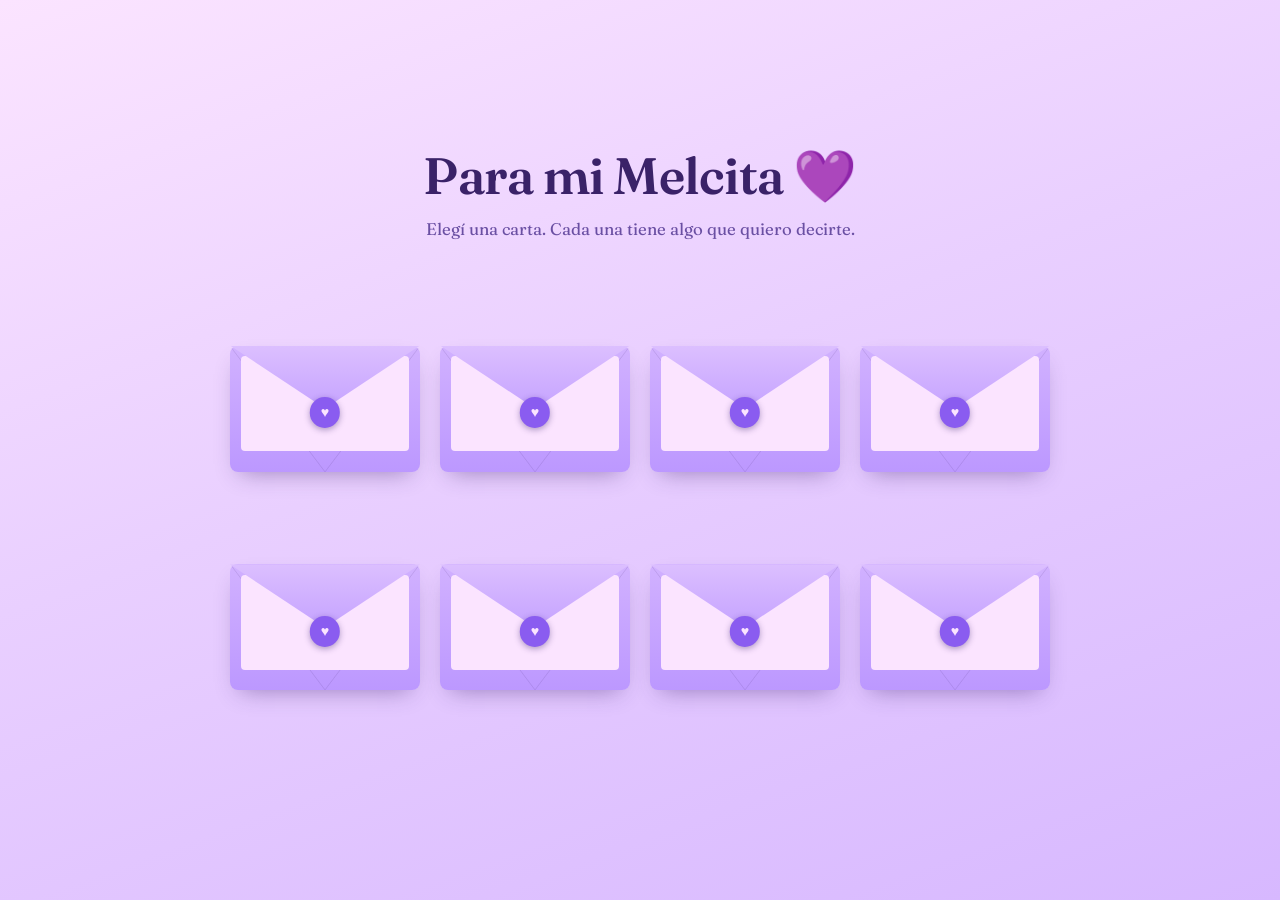
==== index.html @ de8b79e0 "Rename melcita.html to index.html" ====
<!DOCTYPE html>
<html lang="es">
<head>
<meta charset="UTF-8">
<meta name="viewport" content="width=device-width, initial-scale=1">
<title>Para mi Melcita</title>
<link rel="preconnect" href="https://fonts.googleapis.com">
<link rel="preconnect" href="https://fonts.gstatic.com" crossorigin>
<link href="https://fonts.googleapis.com/css2?family=Fraunces:opsz,wght@9..144,500;9..144,600&family=Caveat:wght@500;600&display=swap" rel="stylesheet">

<style>
/* =========================================================
   1. VARIABLES DE DISEÑO
   Paleta: https://coolors.co/palette/b28dff-bc98ff-c5a3ff-d1b1ff-d7b8ff-dcbfff-e3c7ff-e9cfff-f2daff-fbe4ff
   Para cambiar colores, editá solo este bloque.
   ========================================================= */
:root {
  --p1: #b28dff;  --p2: #bc98ff;  --p3: #c5a3ff;  --p4: #d1b1ff;  --p5: #d7b8ff;
  --p6: #dcbfff;  --p7: #e3c7ff;  --p8: #e9cfff;  --p9: #f2daff;  --p10: #fbe4ff;

  --ink: #3a2268;        /* Texto principal (violeta muy oscuro, buen contraste) */
  --ink-soft: #6a4fa3;   /* Texto secundario */
  --seal: #8a5cf0;       /* Sello de lacre */

  --font-title: "Fraunces", Georgia, serif;
  --font-hand: "Caveat", "Segoe Print", cursive;

  /* Tamaño del sobre: todo lo demás se calcula a partir del ancho */
  --w: 190px;
  --h: calc(var(--w) * 0.663);
  --gap: 20px;
}

/* Pantallas medianas: 4 columnas que se achican según el ancho disponible */
@media (max-width: 899px) {
  :root { --w: min(190px, calc((100vw - 40px - 3 * var(--gap)) / 4)); }
}

/* Celular: 2 columnas */
@media (max-width: 699px) {
  :root {
    --gap: 28px;  /* Separación horizontal entre sobres */
    /* Ancho = (pantalla - márgenes laterales de 14px a cada lado - separación) / 2 */
    --w: min(220px, calc((100vw - 28px - var(--gap)) / 2));
  }
}

/* =========================================================
   2. BASE
   ========================================================= */
* { box-sizing: border-box; margin: 0; }

body {
  min-height: 100vh;
  display: grid;
  place-items: center;
  padding: 48px 20px;
  color: var(--ink);
  font-family: var(--font-title);
  background: linear-gradient(160deg, var(--p10) 0%, var(--p8) 45%, var(--p5) 100%);
  background-attachment: fixed;
}

main { width: min(960px, 100%); text-align: center; }

h1 {
  font-size: clamp(1.9rem, 6vw, 3.2rem);
  font-weight: 600;
  letter-spacing: -0.01em;
}

.subtitle {
  margin: 10px auto 0;
  max-width: 44ch;
  color: var(--ink-soft);
  font-size: clamp(.95rem, 2.6vw, 1.05rem);
  line-height: 1.5;
}

/* =========================================================
   3. CARTAS (SOBRES)
   ========================================================= */
.grid {
  display: grid;
  grid-template-columns: repeat(4, var(--w));
  justify-content: center;
  column-gap: var(--gap);
  /* Espacio reservado para la solapa abierta (sobresale la mitad del alto del sobre) */
  row-gap: calc(var(--h) * 0.5 + 30px);
  padding-top: calc(var(--h) * 0.5 + 40px);
}

@media (max-width: 699px) {
  body { padding: 40px 14px; }  /* Menos margen lateral para que los sobres ocupen más ancho */
  .grid {
    grid-template-columns: repeat(2, var(--w));
    row-gap: calc(var(--h) * 0.5 + 40px);  /* Más aire entre filas */
  }
}

.envelope {
  position: relative;
  width: var(--w);
  height: var(--h);
  padding: 0;
  border: 0;
  cursor: pointer;
  background: none;
  perspective: 600px;
  transition: transform .25s ease, opacity .3s ease;
}
.envelope:hover { transform: translateY(-6px) rotate(-1.5deg); }
.envelope:nth-child(even):hover { transform: translateY(-6px) rotate(1.5deg); }
.envelope:focus-visible { outline: 3px solid var(--ink); outline-offset: 6px; border-radius: 8px; }

/* Cuerpo del sobre */
.envelope .body {
  position: absolute; inset: 0;
  border-radius: 8px;
  background:
    linear-gradient(to top right, transparent 49.5%, rgba(58,34,104,.12) 50%, transparent 50.6%) left / 50% 100% no-repeat,
    linear-gradient(to top left,  transparent 49.5%, rgba(58,34,104,.12) 50%, transparent 50.6%) right / 50% 100% no-repeat,
    linear-gradient(180deg, var(--p4), var(--p2));
  box-shadow: 0 10px 22px -10px rgba(58,34,104,.45);
}

/* Papel que asoma al abrir */
.envelope .paper {
  position: absolute; left: 6%; right: 6%; top: 8%; height: 76%;
  background: var(--p10);
  border-radius: 4px;
  transition: transform .5s ease;
  z-index: 1;
}

/* Solapa */
.envelope .flap {
  position: absolute; left: 0; right: 0; top: 0; height: 50%;
  background: linear-gradient(180deg, var(--p6), var(--p3));
  clip-path: polygon(0 0, 100% 0, 50% 100%);
  transform-origin: top;
  transition: transform .5s ease;
  z-index: 3;
}

/* Sello */
.envelope .seal {
  position: absolute; left: 50%; top: 41%;
  width: 16%; aspect-ratio: 1; transform: translateX(-50%);
  display: grid; place-items: center;
  border-radius: 50%;
  background: var(--seal);
  color: var(--p10);
  font-size: calc(var(--w) * 0.075);
  box-shadow: 0 2px 6px rgba(58,34,104,.4);
  transition: opacity .2s ease;
  z-index: 4;
}

/* Estado: carta abierta (la solapa queda detrás del papel) */
.envelope.is-open .flap { transform: rotateX(180deg); z-index: 0; }
.envelope.is-open .seal { opacity: 0; }
.envelope.is-open .paper { transform: translateY(-30%); }
.envelope.is-read { opacity: .72; }

/* =========================================================
   4. VENTANA DE LA CARTA
   ========================================================= */
.overlay {
  position: fixed; inset: 0;
  display: grid; place-items: center;
  padding: 16px;
  background: rgba(58,34,104,.45);
  backdrop-filter: blur(4px);
  opacity: 0; pointer-events: none;
  transition: opacity .3s ease;
  z-index: 10;
}
.overlay.is-visible { opacity: 1; pointer-events: auto; }

.letter {
  width: min(520px, 100%);
  max-height: 86vh;
  overflow-y: auto;
  padding: 40px 32px 28px;
  background: var(--p10);
  border-radius: 6px;
  box-shadow: 0 30px 60px -20px rgba(0,0,0,.45);
  text-align: left;
  transform: translateY(40px) rotate(-1deg);
  transition: transform .45s cubic-bezier(.2,.8,.2,1);
  /* Renglones sutiles de hoja de carta */
  background-image: repeating-linear-gradient(transparent 0 35px, rgba(178,141,255,.28) 35px 36px);
  background-position: 0 40px;
}
.overlay.is-visible .letter { transform: none; }

.letter h2 { font-size: 1.4rem; margin-bottom: 18px; }
.letter p {
  font-family: var(--font-hand);
  font-size: 1.6rem;
  line-height: 36px;           /* Debe coincidir con los renglones del fondo */
  white-space: pre-line;       /* Respeta los saltos de línea (\n) del texto */
}
.letter .signature {
  margin-top: 18px;
  text-align: right;
  color: var(--ink-soft);
}

@media (max-width: 480px) {
  .letter { padding: 32px 22px 22px; }
  .letter p { font-size: 1.45rem; }
}

.actions { display: flex; gap: 12px; justify-content: flex-end; margin-top: 28px; }
.btn {
  padding: 10px 22px;
  border: 0; border-radius: 999px;
  background: var(--seal); color: #fff;
  font: 600 1rem var(--font-title);
  cursor: pointer;
  transition: filter .2s ease;
}
.btn:hover { filter: brightness(1.1); }
.btn:focus-visible { outline: 3px solid var(--ink); outline-offset: 3px; }

/* Mensaje cuando ya se leyeron todas */
.done { margin-top: 40px; min-height: 1.5em; color: var(--ink-soft); font-size: 1.05rem; }

@media (prefers-reduced-motion: reduce) {
  * { transition-duration: .01ms !important; }
}
</style>
</head>

<body>
<main>
  <h1 id="title"></h1>
  <p class="subtitle" id="subtitle"></p>
  <div class="grid" id="grid"></div>
  <p class="done" id="done" aria-live="polite"></p>
</main>

<!-- Ventana emergente con el mensaje -->
<div class="overlay" id="overlay" role="dialog" aria-modal="true" aria-labelledby="letter-title">
  <article class="letter">
    <h2 id="letter-title"></h2>
    <p id="letter-text"></p>
    <p class="signature" id="letter-signature"></p>
    <div class="actions"><button class="btn" id="close-btn"></button></div>
  </article>
</div>

<script>
/* =========================================================
   ★ CONFIGURACIÓN — ACÁ CAMBIÁS TODO ★
   Todo lo que aparece en el sitio sale de este bloque.
   No hace falta tocar nada más abajo.
   ========================================================= */
const CONFIG = {

  /* ---------- Textos generales de la página ---------- */
  texts: {
    pageTitle:  "Para mi Melcita 💜",
    subtitle:   "Elegí una carta. Cada una tiene algo que quiero decirte.",
    closeButton: "Cerrar",
    allRead:    "Ya leíste todo… pero siempre va haber algo más que te quiera decir, no me van alcanzar las palabras para decirte cuánto te amo y todo lo que te quiero dar 💜",
    signature:  "— Tu Benjamino",   // Firma al final de cada carta ("" para ocultarla)
    sealSymbol: "♥",                       // Símbolo del sello del sobre
    envelopeLabel: "Abrir carta"           // Texto para lectores de pantalla
  },

  /* ---------- Opciones de comportamiento ---------- */
  options: {
    // Cantidad de sobres que se muestran. Si es mayor que la cantidad de
    // mensajes, se usa la cantidad de mensajes (no hay sobres vacíos).
    envelopeCount: 8,

    // true  = no se repite un mensaje hasta haber mostrado todos.
    // false = cada carta elige un mensaje al azar, pudiendo repetirse.
    avoidRepeats: true
  },

  /* ---------- Mensajes ----------
     Agregá, borrá o editá libremente. Cada mensaje tiene:
       title: título de la carta (opcional, podés dejarlo en "")
       text:  el mensaje. Usá \n para saltos de línea.
     El orden acá no importa: se elige uno al azar al abrir cada carta. */
  messages: [
    { title: "Tulipán",
      text:  "Quiero que sepas que mi cariño nunca se marchitará.\nPor eso elegí este tulipán de tu color favorito: para que cada vez que lo mires, recuerdes el amor que siento por vos." },

    { title: "Broche",
      text:  "El broche sostiene tu precioso pelo, pero vos sostenés mi mundo, no lo olvides Melcita.\nMe cautiva el brillo y el encanto de tu pelo, es tan hermoso, me pierdo en tanta belleza..." },

    { title: "Espejo",
      text:  "Lo elegí en violeta, sí, porque te gusta y tiene una forma de espejo, pero en realidad es un pretexto para decirte cuánto te amo y lo hermosa que sos <3." },

    { title: "Lapiceras",
      text:  "Acordate de que acá tenés a alguien que cree en vos y te admira con todo lo que te esforzas, me encantaría que las utilices, te adoro." },

    { title: "Marcapáginas",
      text:  "Espero que te guste, a mí me pareció muy bonito y tenía que regalartelo. En algún momento te va a servir, así no te perdés en todos los libros que vas a leer, la mayoría manhwas seguro, mi linda fujoshi." },

    { title: "Naruto",
      text:  "Sabía que querías un peluche y quería regalarte este, quiero que sepas que te amo, y mucho! me daría algo de vergüenza decirte todo esto con mi voz, decidí escribirtelo todo acá para que lo leas, mi Melcita." },

    { title: "Monedero",
      text:  "Es adorable como vos; pero todavía no lo abras. Guardé dos regalos más dentro, pero no sé si te van a agradar, mi Melcita. Si te agradan, yo sería el más feliz del mundo." },

    { title: "Mi melcita",
      text:  "Espero que te esté gustando <3. Quise hacer algo lindo con mucho amor y quiero que recuerdes que sos muy especial para mí. Otra cosa, si notaste que los listones de la bolsita están medio chuecos o no quedaron perfectos, es porque los hice yo con todo mi amor y nunca había hecho algo así xd." }
  ]
};

/* =========================================================
   LÓGICA — no hace falta editar de acá para abajo
   ========================================================= */

const $ = (id) => document.getElementById(id);
const { texts, options, messages } = CONFIG;

/** Mezcla un array con Fisher-Yates y devuelve una copia nueva. */
function shuffle(list) {
  const arr = [...list];
  for (let i = arr.length - 1; i > 0; i--) {
    const j = Math.floor(Math.random() * (i + 1));
    [arr[i], arr[j]] = [arr[j], arr[i]];
  }
  return arr;
}

/* Mazo de mensajes: se baraja una vez y se reparte uno por carta.
   Con avoidRepeats activado, ningún mensaje se repite hasta agotar el mazo. */
let deck = shuffle(messages);

/** Devuelve un mensaje al azar según la opción avoidRepeats. */
function drawMessage() {
  if (!options.avoidRepeats) {
    return messages[Math.floor(Math.random() * messages.length)];
  }
  if (deck.length === 0) deck = shuffle(messages); // Mazo agotado: se rebaraja
  return deck.pop();
}

/* ---------- Textos fijos ---------- */
$("title").textContent = texts.pageTitle;
$("subtitle").textContent = texts.subtitle;
$("close-btn").textContent = texts.closeButton;
document.title = texts.pageTitle.replace(/[^\p{L}\p{N}\s]/gu, "").trim();

/* ---------- Construcción de los sobres ---------- */
const total = Math.min(options.envelopeCount, messages.length);
let openedCount = 0;
let lastFocused = null;

for (let i = 0; i < total; i++) {
  const btn = document.createElement("button");
  btn.className = "envelope";
  btn.setAttribute("aria-label", texts.envelopeLabel);
  btn.innerHTML = `
    <span class="body"></span>
    <span class="paper"></span>
    <span class="flap"></span>
    <span class="seal">${texts.sealSymbol}</span>`;
  btn.addEventListener("click", () => openEnvelope(btn));
  $("grid").appendChild(btn);
}

/* ---------- Abrir una carta ---------- */
function openEnvelope(btn) {
  lastFocused = btn;

  // Si ya fue abierta, se vuelve a mostrar su mismo mensaje
  if (!btn._message) {
    btn._message = drawMessage();
    btn.classList.add("is-open");
    openedCount++;
  }

  // Pequeña pausa para que se vea la animación de la solapa
  setTimeout(() => showLetter(btn._message), 450);
}

/** Muestra el mensaje en la ventana emergente. */
function showLetter(msg) {
  $("letter-title").textContent = msg.title || "";
  $("letter-title").hidden = !msg.title;
  $("letter-text").textContent = msg.text;
  $("letter-signature").textContent = texts.signature;
  $("overlay").classList.add("is-visible");
  $("close-btn").focus();
}

/** Cierra la ventana y marca la carta como leída. */
function closeLetter() {
  $("overlay").classList.remove("is-visible");
  if (lastFocused) {
    lastFocused.classList.add("is-read");
    lastFocused.focus();
  }
  // Aviso final cuando se abrieron todas las cartas
  if (openedCount === total) $("done").textContent = texts.allRead;
}

/* ---------- Eventos de cierre ---------- */
$("close-btn").addEventListener("click", closeLetter);
$("overlay").addEventListener("click", (e) => { if (e.target === $("overlay")) closeLetter(); });
document.addEventListener("keydown", (e) => {
  if (e.key === "Escape" && $("overlay").classList.contains("is-visible")) closeLetter();
});
</script>
</body>
</html>
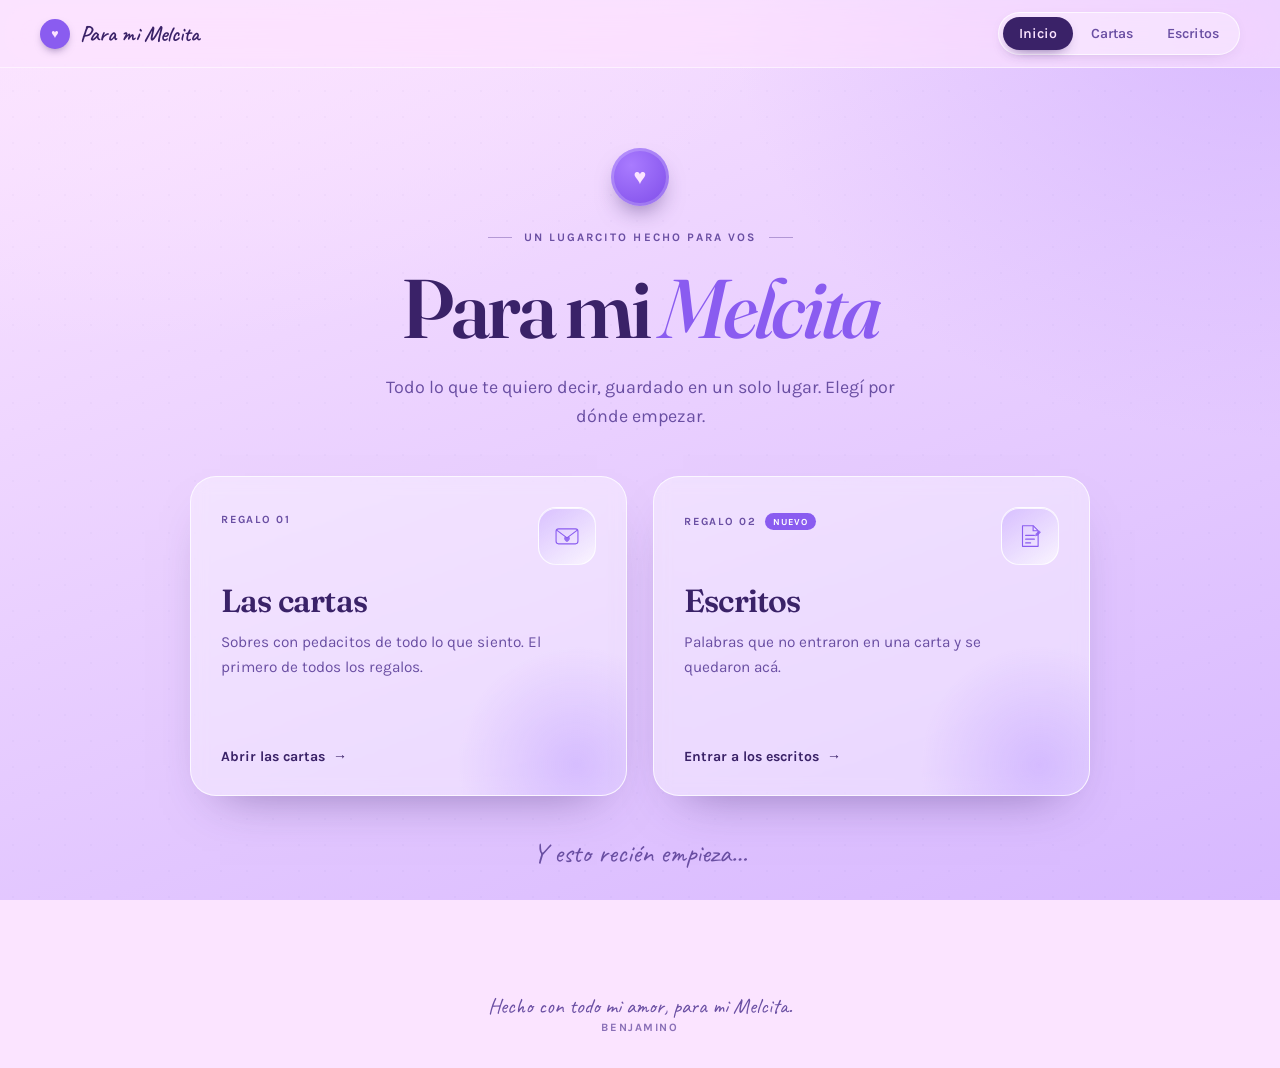
==== commit df5ba45b: "Rename melcita.html to index.html" ====
--- a/index.html
+++ b/index.html
@@ -3,99 +3,417 @@
 <head>
 <meta charset="UTF-8">
 <meta name="viewport" content="width=device-width, initial-scale=1">
+<meta name="theme-color" content="#c5a3ff">
+<meta name="description" content="Cartas y escritos para mi Melcita.">
 <title>Para mi Melcita</title>
+<link rel="icon" href="data:image/svg+xml,%3Csvg xmlns='http://www.w3.org/2000/svg' viewBox='0 0 100 100'%3E%3Ctext y='.9em' font-size='90'%3E%F0%9F%92%9C%3C/text%3E%3C/svg%3E">
 <link rel="preconnect" href="https://fonts.googleapis.com">
 <link rel="preconnect" href="https://fonts.gstatic.com" crossorigin>
-<link href="https://fonts.googleapis.com/css2?family=Fraunces:opsz,wght@9..144,500;9..144,600&family=Caveat:wght@500;600&display=swap" rel="stylesheet">
+<link href="https://fonts.googleapis.com/css2?family=Caveat:wght@500;600&family=Fraunces:ital,opsz,wght@0,9..144,500;0,9..144,600;1,9..144,500&family=Karla:wght@400;500;600;700&display=swap" rel="stylesheet">
 
 <style>
 /* =========================================================
    1. VARIABLES DE DISEÑO
-   Paleta: https://coolors.co/palette/b28dff-bc98ff-c5a3ff-d1b1ff-d7b8ff-dcbfff-e3c7ff-e9cfff-f2daff-fbe4ff
-   Para cambiar colores, editá solo este bloque.
+   Paleta: violetas. Para cambiar colores, editá solo este bloque.
    ========================================================= */
 :root {
   --p1: #b28dff;  --p2: #bc98ff;  --p3: #c5a3ff;  --p4: #d1b1ff;  --p5: #d7b8ff;
   --p6: #dcbfff;  --p7: #e3c7ff;  --p8: #e9cfff;  --p9: #f2daff;  --p10: #fbe4ff;
 
-  --ink: #3a2268;        /* Texto principal (violeta muy oscuro, buen contraste) */
-  --ink-soft: #6a4fa3;   /* Texto secundario */
-  --seal: #8a5cf0;       /* Sello de lacre */
+  --ink: #3a2268;
+  --ink-soft: #6a4fa3;
+  --seal: #8a5cf0;
+  --paper: #fffaff;
+  --line: rgba(58, 34, 104, .13);
+  --glass: rgba(255, 255, 255, .38);
 
   --font-title: "Fraunces", Georgia, serif;
   --font-hand: "Caveat", "Segoe Print", cursive;
+  --font-body: "Karla", "Segoe UI", sans-serif;
 
   /* Tamaño del sobre: todo lo demás se calcula a partir del ancho */
   --w: 190px;
   --h: calc(var(--w) * 0.663);
   --gap: 20px;
-}
-
-/* Pantallas medianas: 4 columnas que se achican según el ancho disponible */
-@media (max-width: 899px) {
-  :root { --w: min(190px, calc((100vw - 40px - 3 * var(--gap)) / 4)); }
-}
-
-/* Celular: 2 columnas */
-@media (max-width: 699px) {
-  :root {
-    --gap: 28px;  /* Separación horizontal entre sobres */
-    /* Ancho = (pantalla - márgenes laterales de 14px a cada lado - separación) / 2 */
-    --w: min(220px, calc((100vw - 28px - var(--gap)) / 2));
-  }
+  --line-h: 36px;
 }
 
 /* =========================================================
    2. BASE
    ========================================================= */
-* { box-sizing: border-box; margin: 0; }
+* { box-sizing: border-box; }
+* { margin: 0; }
+[hidden] { display: none !important; }
+
+html { background: var(--p10); }
 
 body {
   min-height: 100vh;
+  display: flex;
+  flex-direction: column;
+  color: var(--ink);
+  font-family: var(--font-body);
+  background:
+    radial-gradient(1200px 700px at 8% -8%, var(--p10) 0%, rgba(251, 228, 255, 0) 60%),
+    radial-gradient(1000px 800px at 100% 0%, rgba(197, 163, 255, .55) 0%, rgba(197, 163, 255, 0) 55%),
+    linear-gradient(160deg, var(--p10) 0%, var(--p8) 48%, var(--p5) 100%);
+  background-attachment: fixed;
+  -webkit-font-smoothing: antialiased;
+}
+
+/* Puntitos muy suaves de fondo */
+body::before {
+  content: "";
+  position: fixed;
+  inset: 0;
+  z-index: 0;
+  pointer-events: none;
+  background-image: radial-gradient(circle, rgba(58, 34, 104, .14) 1px, transparent 1.3px);
+  background-size: 26px 26px;
+  opacity: .18;
+}
+
+body.is-locked { overflow: hidden; }
+
+::selection { background: var(--seal); color: #fff; }
+
+:focus-visible { outline: 3px solid var(--ink); outline-offset: 3px; }
+
+/* =========================================================
+   3. BARRA SUPERIOR Y NAVEGACIÓN
+   ========================================================= */
+.topbar {
+  position: sticky;
+  top: 0;
+  z-index: 30;
+  display: flex;
+  align-items: center;
+  justify-content: space-between;
+  gap: 16px;
+  padding: 12px clamp(16px, 4vw, 40px);
+  background: rgba(251, 228, 255, .62);
+  border-bottom: 1px solid rgba(255, 255, 255, .55);
+  backdrop-filter: blur(16px) saturate(140%);
+  -webkit-backdrop-filter: blur(16px) saturate(140%);
+}
+@supports not ((backdrop-filter: blur(1px)) or (-webkit-backdrop-filter: blur(1px))) {
+  .topbar { background: rgba(251, 228, 255, .94); }
+}
+
+.brand {
+  display: inline-flex;
+  align-items: center;
+  gap: 10px;
+  color: var(--ink);
+  font-family: var(--font-hand);
+  font-size: 1.4rem;
+  font-weight: 600;
+  text-decoration: none;
+  white-space: nowrap;
+}
+.brand-mark {
   display: grid;
   place-items: center;
-  padding: 48px 20px;
+  width: 30px;
+  height: 30px;
+  flex: 0 0 auto;
+  border-radius: 50%;
+  background: var(--seal);
+  color: var(--p10);
+  font-family: var(--font-body);
+  font-size: .78rem;
+  box-shadow: 0 4px 10px -4px rgba(58, 34, 104, .65);
+  transition: transform .3s ease;
+}
+.brand:hover .brand-mark { transform: rotate(-12deg) scale(1.06); }
+
+.nav {
+  display: flex;
+  gap: 2px;
+  padding: 4px;
+  border-radius: 999px;
+  background: rgba(255, 255, 255, .32);
+  border: 1px solid rgba(255, 255, 255, .7);
+  box-shadow: 0 4px 18px -12px rgba(58, 34, 104, .45);
+}
+.nav a {
+  padding: 8px 16px;
+  border-radius: 999px;
+  color: var(--ink-soft);
+  font-size: .88rem;
+  font-weight: 600;
+  text-decoration: none;
+  transition: color .2s ease, background .2s ease;
+}
+.nav a:hover { color: var(--ink); background: rgba(255, 255, 255, .5); }
+.nav a[aria-current="page"] {
+  background: var(--ink);
+  color: var(--p10);
+  box-shadow: 0 6px 14px -8px rgba(58, 34, 104, .85);
+}
+
+/* =========================================================
+   4. ESTRUCTURA DE LAS VISTAS
+   ========================================================= */
+main {
+  position: relative;
+  z-index: 1;
+  flex: 1;
+  width: min(1120px, 100%);
+  margin: 0 auto;
+  padding: clamp(28px, 5vw, 56px) clamp(16px, 4vw, 40px) clamp(56px, 8vw, 96px);
+}
+
+.view { display: none; }
+.view.is-active {
+  display: block;
+  animation: viewIn .5s cubic-bezier(.2, .8, .2, 1) backwards;
+}
+
+@keyframes viewIn {
+  from { opacity: 0; transform: translateY(16px); }
+  to   { opacity: 1; transform: none; }
+}
+@keyframes rise {
+  from { opacity: 0; transform: translateY(10px); }
+  to   { opacity: 1; transform: none; }
+}
+
+.eyebrow {
+  display: inline-flex;
+  align-items: center;
+  gap: 12px;
+  color: var(--ink-soft);
+  font-size: .72rem;
+  font-weight: 700;
+  letter-spacing: .18em;
+  text-transform: uppercase;
+}
+.eyebrow::before,
+.eyebrow::after {
+  content: "";
+  width: 24px;
+  height: 1px;
+  background: currentColor;
+  opacity: .45;
+}
+
+.section-head {
+  display: grid;
+  justify-items: center;
+  gap: 10px;
+  margin-bottom: clamp(18px, 3vw, 28px);
+  text-align: center;
+}
+.section-head h1,
+.writings-aside h1 {
+  font-family: var(--font-title);
+  font-size: clamp(2.2rem, 5.5vw, 3.4rem);
+  font-weight: 600;
+  line-height: 1.04;
+  letter-spacing: -.03em;
+  text-wrap: balance;
+}
+.section-sub {
+  max-width: 56ch;
+  color: var(--ink-soft);
+  font-size: clamp(.95rem, 2.2vw, 1.02rem);
+  line-height: 1.65;
+  text-wrap: pretty;
+}
+
+/* =========================================================
+   5. INICIO
+   ========================================================= */
+.hero {
+  display: grid;
+  justify-items: center;
+  gap: clamp(14px, 2.2vw, 22px);
+  padding-top: clamp(8px, 2vw, 24px);
+  text-align: center;
+}
+.hero-seal {
+  display: grid;
+  place-items: center;
+  width: 58px;
+  height: 58px;
+  margin-bottom: 2px;
+  border-radius: 50%;
+  color: var(--p10);
+  font-size: 1.35rem;
+  background: radial-gradient(circle at 35% 30%, #a97bff, #7d4be8);
+  box-shadow:
+    0 12px 24px -10px rgba(58, 34, 104, .65),
+    inset 0 0 0 3px rgba(255, 255, 255, .2);
+}
+.hero-title {
+  font-family: var(--font-title);
+  font-size: clamp(2.7rem, 8vw, 5.2rem);
+  font-weight: 600;
+  line-height: 1.02;
+  letter-spacing: -.04em;
+  text-wrap: balance;
+}
+.hero-title em {
+  color: var(--seal);
+  font-style: italic;
+  font-weight: 500;
+}
+.hero-sub {
+  max-width: 52ch;
+  color: var(--ink-soft);
+  font-size: clamp(.98rem, 2.2vw, 1.12rem);
+  line-height: 1.65;
+  text-wrap: pretty;
+}
+
+.gifts {
+  display: grid;
+  grid-template-columns: repeat(2, minmax(0, 1fr));
+  gap: clamp(16px, 2.5vw, 26px);
+  width: min(900px, 100%);
+  margin: clamp(28px, 5vw, 44px) auto 0;
+  text-align: left;
+}
+.gift {
+  position: relative;
+  display: flex;
+  flex-direction: column;
+  gap: 12px;
+  min-height: 320px;
+  padding: clamp(22px, 3vw, 30px);
+  overflow: hidden;
+  color: inherit;
+  text-decoration: none;
+  background: var(--glass);
+  border: 1px solid rgba(255, 255, 255, .75);
+  border-radius: 26px;
+  box-shadow: 0 24px 50px -30px rgba(58, 34, 104, .55);
+  backdrop-filter: blur(8px);
+  -webkit-backdrop-filter: blur(8px);
+  transition: transform .3s ease, background .3s ease, box-shadow .3s ease;
+  animation: rise .5s ease backwards;
+}
+.gift:nth-child(2) { animation-delay: .09s; }
+
+.gift::before {
+  content: "";
+  position: absolute;
+  inset: 0 0 auto;
+  height: 3px;
+  background: linear-gradient(90deg, transparent, var(--seal), transparent);
+  opacity: 0;
+  transition: opacity .3s ease;
+}
+.gift::after {
+  content: "";
+  position: absolute;
+  right: -70px;
+  bottom: -90px;
+  width: 240px;
+  height: 240px;
+  border-radius: 50%;
+  background: radial-gradient(circle, rgba(178, 141, 255, .38), transparent 70%);
+  pointer-events: none;
+}
+.gift:hover,
+.gift:focus-visible {
+  transform: translateY(-6px);
+  background: rgba(255, 255, 255, .58);
+  box-shadow: 0 32px 58px -30px rgba(58, 34, 104, .65);
+}
+.gift:hover::before { opacity: .8; }
+
+.gift-top {
+  display: flex;
+  align-items: flex-start;
+  justify-content: space-between;
+  gap: 12px;
+  margin-bottom: 6px;
+}
+.gift-number {
+  display: inline-flex;
+  align-items: center;
+  gap: 8px;
+  padding-top: 6px;
+  color: var(--ink-soft);
+  font-size: .69rem;
+  font-weight: 700;
+  letter-spacing: .16em;
+  text-transform: uppercase;
+}
+.gift-badge {
+  padding: 3px 8px;
+  border-radius: 999px;
+  background: var(--seal);
+  color: #fff;
+  font-size: .58rem;
+  letter-spacing: .1em;
+}
+.gift-icon {
+  display: grid;
+  place-items: center;
+  width: 58px;
+  height: 58px;
+  flex: 0 0 auto;
+  border: 1px solid rgba(255, 255, 255, .85);
+  border-radius: 18px;
+  background: linear-gradient(145deg, rgba(178, 141, 255, .38), rgba(255, 255, 255, .7));
+  color: var(--seal);
+  box-shadow: inset 0 1px 0 rgba(255, 255, 255, .8);
+  transition: transform .3s ease;
+}
+.gift-icon svg { width: 30px; height: 30px; }
+.gift:hover .gift-icon { transform: rotate(-4deg) scale(1.04); }
+
+.gift h2 {
+  font-family: var(--font-title);
+  font-size: clamp(1.55rem, 3vw, 2rem);
+  font-weight: 600;
+  line-height: 1.1;
+  letter-spacing: -.025em;
+}
+.gift p {
+  max-width: 36ch;
+  color: var(--ink-soft);
+  font-size: .96rem;
+  line-height: 1.6;
+}
+.gift-cta {
+  display: inline-flex;
+  align-items: center;
+  gap: 8px;
+  margin-top: auto;
+  padding-top: 10px;
   color: var(--ink);
-  font-family: var(--font-title);
-  background: linear-gradient(160deg, var(--p10) 0%, var(--p8) 45%, var(--p5) 100%);
-  background-attachment: fixed;
-}
-
-main { width: min(960px, 100%); text-align: center; }
-
-h1 {
-  font-size: clamp(1.9rem, 6vw, 3.2rem);
-  font-weight: 600;
-  letter-spacing: -0.01em;
-}
-
-.subtitle {
-  margin: 10px auto 0;
-  max-width: 44ch;
+  font-size: .88rem;
+  font-weight: 700;
+}
+.gift-cta .arrow { transition: transform .25s ease; }
+.gift:hover .gift-cta .arrow { transform: translateX(4px); }
+
+.home-note {
+  margin-top: clamp(26px, 4vw, 40px);
   color: var(--ink-soft);
-  font-size: clamp(.95rem, 2.6vw, 1.05rem);
-  line-height: 1.5;
+  font-family: var(--font-hand);
+  font-size: clamp(1.3rem, 3vw, 1.7rem);
+  text-align: center;
 }
 
 /* =========================================================
-   3. CARTAS (SOBRES)
+   6. CARTAS (SOBRES)
    ========================================================= */
+.letters {
+  width: min(960px, 100%);
+  margin: 0 auto;
+}
 .grid {
   display: grid;
   grid-template-columns: repeat(4, var(--w));
   justify-content: center;
   column-gap: var(--gap);
-  /* Espacio reservado para la solapa abierta (sobresale la mitad del alto del sobre) */
-  row-gap: calc(var(--h) * 0.5 + 30px);
-  padding-top: calc(var(--h) * 0.5 + 40px);
-}
-
-@media (max-width: 699px) {
-  body { padding: 40px 14px; }  /* Menos margen lateral para que los sobres ocupen más ancho */
-  .grid {
-    grid-template-columns: repeat(2, var(--w));
-    row-gap: calc(var(--h) * 0.5 + 40px);  /* Más aire entre filas */
-  }
+  row-gap: calc(var(--h) * .5 + 28px);
+  padding-top: calc(var(--h) * .5 + 38px);
 }
 
 .envelope {
@@ -108,147 +426,604 @@
   background: none;
   perspective: 600px;
   transition: transform .25s ease, opacity .3s ease;
-}
+  animation: rise .5s ease backwards;
+}
+.envelope:nth-child(2n) { animation-delay: .05s; }
+.envelope:nth-child(3n) { animation-delay: .1s; }
 .envelope:hover { transform: translateY(-6px) rotate(-1.5deg); }
 .envelope:nth-child(even):hover { transform: translateY(-6px) rotate(1.5deg); }
 .envelope:focus-visible { outline: 3px solid var(--ink); outline-offset: 6px; border-radius: 8px; }
 
-/* Cuerpo del sobre */
 .envelope .body {
-  position: absolute; inset: 0;
+  position: absolute;
+  inset: 0;
   border-radius: 8px;
   background:
-    linear-gradient(to top right, transparent 49.5%, rgba(58,34,104,.12) 50%, transparent 50.6%) left / 50% 100% no-repeat,
-    linear-gradient(to top left,  transparent 49.5%, rgba(58,34,104,.12) 50%, transparent 50.6%) right / 50% 100% no-repeat,
+    linear-gradient(to top right, transparent 49.5%, rgba(58, 34, 104, .12) 50%, transparent 50.6%) left / 50% 100% no-repeat,
+    linear-gradient(to top left, transparent 49.5%, rgba(58, 34, 104, .12) 50%, transparent 50.6%) right / 50% 100% no-repeat,
     linear-gradient(180deg, var(--p4), var(--p2));
-  box-shadow: 0 10px 22px -10px rgba(58,34,104,.45);
-}
-
-/* Papel que asoma al abrir */
+  box-shadow: 0 10px 22px -10px rgba(58, 34, 104, .45);
+}
 .envelope .paper {
-  position: absolute; left: 6%; right: 6%; top: 8%; height: 76%;
+  position: absolute;
+  left: 6%;
+  right: 6%;
+  top: 8%;
+  height: 76%;
+  z-index: 1;
+  border-radius: 4px;
   background: var(--p10);
-  border-radius: 4px;
   transition: transform .5s ease;
-  z-index: 1;
-}
-
-/* Solapa */
+}
 .envelope .flap {
-  position: absolute; left: 0; right: 0; top: 0; height: 50%;
+  position: absolute;
+  left: 0;
+  right: 0;
+  top: 0;
+  height: 50%;
+  z-index: 3;
   background: linear-gradient(180deg, var(--p6), var(--p3));
   clip-path: polygon(0 0, 100% 0, 50% 100%);
   transform-origin: top;
   transition: transform .5s ease;
-  z-index: 3;
-}
-
-/* Sello */
+}
 .envelope .seal {
-  position: absolute; left: 50%; top: 41%;
-  width: 16%; aspect-ratio: 1; transform: translateX(-50%);
-  display: grid; place-items: center;
+  position: absolute;
+  left: 50%;
+  top: 41%;
+  z-index: 4;
+  display: grid;
+  place-items: center;
+  width: 16%;
+  aspect-ratio: 1;
   border-radius: 50%;
+  color: var(--p10);
+  font-size: calc(var(--w) * .075);
   background: var(--seal);
-  color: var(--p10);
-  font-size: calc(var(--w) * 0.075);
-  box-shadow: 0 2px 6px rgba(58,34,104,.4);
+  box-shadow: 0 2px 6px rgba(58, 34, 104, .4);
+  transform: translateX(-50%);
   transition: opacity .2s ease;
-  z-index: 4;
-}
-
-/* Estado: carta abierta (la solapa queda detrás del papel) */
-.envelope.is-open .flap { transform: rotateX(180deg); z-index: 0; }
+}
+.envelope.is-open .flap { z-index: 0; transform: rotateX(180deg); }
 .envelope.is-open .seal { opacity: 0; }
 .envelope.is-open .paper { transform: translateY(-30%); }
 .envelope.is-read { opacity: .72; }
 
+.done {
+  min-height: 1.5em;
+  margin-top: 40px;
+  color: var(--ink-soft);
+  line-height: 1.6;
+  text-align: center;
+}
+
 /* =========================================================
-   4. VENTANA DE LA CARTA
+   7. VENTANAS EMERGENTES (CARTAS Y ESCRITOS)
    ========================================================= */
 .overlay {
-  position: fixed; inset: 0;
-  display: grid; place-items: center;
-  padding: 16px;
-  background: rgba(58,34,104,.45);
-  backdrop-filter: blur(4px);
-  opacity: 0; pointer-events: none;
-  transition: opacity .3s ease;
-  z-index: 10;
-}
-.overlay.is-visible { opacity: 1; pointer-events: auto; }
-
+  position: fixed;
+  inset: 0;
+  z-index: 60;
+  display: grid;
+  place-items: center;
+  padding: clamp(10px, 3vw, 28px);
+  background: rgba(58, 34, 104, .5);
+  backdrop-filter: blur(6px);
+  -webkit-backdrop-filter: blur(6px);
+  opacity: 0;
+  visibility: hidden;
+  transition: opacity .3s ease, visibility 0s linear .3s;
+}
+.overlay.is-visible {
+  opacity: 1;
+  visibility: visible;
+  transition: opacity .3s ease, visibility 0s;
+}
+
+/* ---------- Carta ---------- */
 .letter {
-  width: min(520px, 100%);
-  max-height: 86vh;
+  width: min(560px, 100%);
+  max-height: min(86vh, 800px);
   overflow-y: auto;
-  padding: 40px 32px 28px;
-  background: var(--p10);
-  border-radius: 6px;
-  box-shadow: 0 30px 60px -20px rgba(0,0,0,.45);
+  padding: 40px 34px 26px;
+  color: var(--ink);
   text-align: left;
-  transform: translateY(40px) rotate(-1deg);
-  transition: transform .45s cubic-bezier(.2,.8,.2,1);
-  /* Renglones sutiles de hoja de carta */
-  background-image: repeating-linear-gradient(transparent 0 35px, rgba(178,141,255,.28) 35px 36px);
+  background-color: var(--paper);
+  background-image: repeating-linear-gradient(
+    transparent 0 calc(var(--line-h) - 1px),
+    rgba(178, 141, 255, .25) calc(var(--line-h) - 1px) var(--line-h)
+  );
   background-position: 0 40px;
+  border-radius: 8px;
+  box-shadow: 0 30px 60px -20px rgba(0, 0, 0, .45);
+  transform: translateY(34px) rotate(-.8deg);
+  transition: transform .45s cubic-bezier(.2, .8, .2, 1);
+  scrollbar-width: thin;
 }
 .overlay.is-visible .letter { transform: none; }
 
-.letter h2 { font-size: 1.4rem; margin-bottom: 18px; }
+.letter h2 {
+  margin-bottom: 18px;
+  font-family: var(--font-title);
+  font-size: 1.4rem;
+  font-weight: 600;
+}
 .letter p {
   font-family: var(--font-hand);
   font-size: 1.6rem;
-  line-height: 36px;           /* Debe coincidir con los renglones del fondo */
-  white-space: pre-line;       /* Respeta los saltos de línea (\n) del texto */
+  line-height: var(--line-h);
+  white-space: pre-line;
 }
 .letter .signature {
   margin-top: 18px;
+  color: var(--ink-soft);
   text-align: right;
+}
+
+.actions {
+  display: flex;
+  gap: 12px;
+  justify-content: flex-end;
+  margin-top: 28px;
+}
+
+.btn {
+  display: inline-flex;
+  align-items: center;
+  justify-content: center;
+  gap: 8px;
+  padding: 10px 22px;
+  border: 0;
+  border-radius: 999px;
+  background: var(--seal);
+  color: #fff;
+  font: 700 .95rem var(--font-body);
+  cursor: pointer;
+  transition: filter .2s ease, transform .2s ease, background .2s ease;
+}
+.btn:hover { filter: brightness(1.09); }
+.btn:active { transform: translateY(1px); }
+.btn[disabled] { opacity: .35; cursor: not-allowed; filter: none; }
+.btn-ghost {
+  background: transparent;
+  color: var(--ink);
+  border: 1px solid var(--line);
+}
+.btn-ghost:hover { filter: none; background: rgba(255, 255, 255, .5); }
+
+/* ---------- Lector de escritos ---------- */
+.reader-overlay { z-index: 70; }
+
+.reader {
+  position: relative;
+  width: min(780px, 100%);
+  max-height: min(88vh, 900px);
+  overflow-y: auto;
+  padding: clamp(42px, 6vw, 58px) clamp(22px, 5vw, 56px) clamp(28px, 4vw, 44px);
+  background: var(--paper);
+  border-radius: 14px;
+  box-shadow: 0 40px 80px -30px rgba(20, 10, 40, .6);
+  outline: none;
+  transform: translateY(28px) scale(.985);
+  transition: transform .4s cubic-bezier(.2, .8, .2, 1);
+  scrollbar-width: thin;
+}
+.overlay.is-visible .reader { transform: none; }
+
+.reader-close {
+  position: absolute;
+  top: 16px;
+  right: 16px;
+  z-index: 2;
+  display: grid;
+  place-items: center;
+  width: 38px;
+  height: 38px;
+  border: 1px solid var(--line);
+  border-radius: 50%;
+  background: rgba(255, 255, 255, .72);
   color: var(--ink-soft);
-}
-
-@media (max-width: 480px) {
-  .letter { padding: 32px 22px 22px; }
-  .letter p { font-size: 1.45rem; }
-}
-
-.actions { display: flex; gap: 12px; justify-content: flex-end; margin-top: 28px; }
-.btn {
-  padding: 10px 22px;
-  border: 0; border-radius: 999px;
-  background: var(--seal); color: #fff;
-  font: 600 1rem var(--font-title);
+  font-size: 1rem;
   cursor: pointer;
-  transition: filter .2s ease;
-}
-.btn:hover { filter: brightness(1.1); }
-.btn:focus-visible { outline: 3px solid var(--ink); outline-offset: 3px; }
-
-/* Mensaje cuando ya se leyeron todas */
-.done { margin-top: 40px; min-height: 1.5em; color: var(--ink-soft); font-size: 1.05rem; }
+  transition: background .2s ease, color .2s ease, border-color .2s ease;
+}
+.reader-close:hover {
+  background: var(--ink);
+  border-color: var(--ink);
+  color: var(--p10);
+}
+
+.reader-kicker {
+  padding-right: 40px;
+  color: var(--seal);
+  font-size: .72rem;
+  font-weight: 700;
+  letter-spacing: .16em;
+  text-transform: uppercase;
+}
+.reader h2 {
+  margin: 10px 0 22px;
+  padding-right: 30px;
+  font-family: var(--font-title);
+  font-size: clamp(1.8rem, 4.5vw, 2.8rem);
+  font-weight: 600;
+  line-height: 1.1;
+  letter-spacing: -.025em;
+  text-wrap: balance;
+}
+.reader-body { color: #44306e; }
+.reader-body p {
+  font-size: clamp(1rem, 2.2vw, 1.06rem);
+  line-height: 1.85;
+  white-space: pre-line;
+  text-wrap: pretty;
+}
+.reader-body p + p { margin-top: 1.05em; }
+.reader-signature {
+  margin-top: 26px;
+  color: var(--ink-soft);
+  font-family: var(--font-hand);
+  font-size: 1.55rem;
+  text-align: right;
+}
+.reader-nav {
+  display: flex;
+  justify-content: space-between;
+  gap: 12px;
+  margin-top: 32px;
+  padding-top: 20px;
+  border-top: 1px solid var(--line);
+}
+
+/* =========================================================
+   8. ESCRITOS
+   ========================================================= */
+.writings {
+  display: grid;
+  grid-template-columns: minmax(0, .85fr) minmax(0, 1.15fr);
+  gap: clamp(28px, 5vw, 64px);
+  align-items: start;
+}
+.writings-aside {
+  position: sticky;
+  top: 96px;
+  display: grid;
+  justify-items: start;
+  gap: 16px;
+}
+.writings-aside .eyebrow::before { display: none; }
+.writings-aside h1 { font-size: clamp(2.4rem, 5vw, 3.8rem); }
+.writings-aside .section-sub { max-width: 40ch; }
+
+.writings-count {
+  color: rgba(106, 79, 163, .8);
+  font-size: .76rem;
+  font-weight: 700;
+  letter-spacing: .08em;
+  text-transform: uppercase;
+}
+.aside-note {
+  max-width: 26ch;
+  margin-top: 4px;
+  color: var(--ink-soft);
+  font-family: var(--font-hand);
+  font-size: 1.4rem;
+  line-height: 1.25;
+}
+
+.writings-list { display: grid; gap: 14px; }
+
+.writing-card {
+  position: relative;
+  display: grid;
+  grid-template-columns: auto 1fr auto;
+  gap: 16px;
+  align-items: start;
+  width: 100%;
+  padding: 22px 24px;
+  overflow: hidden;
+  color: inherit;
+  text-align: left;
+  background: var(--glass);
+  border: 1px solid rgba(255, 255, 255, .75);
+  border-radius: 20px;
+  box-shadow: 0 16px 34px -26px rgba(58, 34, 104, .5);
+  backdrop-filter: blur(8px);
+  -webkit-backdrop-filter: blur(8px);
+  cursor: pointer;
+  transition: transform .25s ease, background .25s ease, box-shadow .25s ease;
+  animation: rise .5s ease backwards;
+  animation-delay: calc(var(--i, 0) * 70ms);
+}
+.writing-card::before {
+  content: "";
+  position: absolute;
+  top: 16px;
+  bottom: 16px;
+  left: 0;
+  width: 2px;
+  border-radius: 2px;
+  background: var(--seal);
+  opacity: 0;
+  transform: scaleY(.2);
+  transition: opacity .25s ease, transform .25s ease;
+}
+.writing-card:hover,
+.writing-card:focus-visible {
+  transform: translateY(-3px);
+  background: rgba(255, 255, 255, .62);
+  box-shadow: 0 24px 44px -28px rgba(58, 34, 104, .6);
+}
+.writing-card:hover::before,
+.writing-card:focus-visible::before { opacity: .8; transform: scaleY(1); }
+
+.writing-index {
+  min-width: 1.7ch;
+  padding-top: 2px;
+  color: var(--seal);
+  font-family: var(--font-hand);
+  font-size: 1.5rem;
+  line-height: 1;
+}
+.writing-main {
+  display: grid;
+  gap: 5px;
+  min-width: 0;
+}
+.writing-meta {
+  color: var(--ink-soft);
+  font-size: .66rem;
+  font-weight: 700;
+  letter-spacing: .12em;
+  text-transform: uppercase;
+}
+.writing-title {
+  font-family: var(--font-title);
+  font-size: clamp(1.15rem, 2.6vw, 1.4rem);
+  font-weight: 600;
+  line-height: 1.2;
+  letter-spacing: -.01em;
+}
+.writing-excerpt {
+  display: -webkit-box;
+  overflow: hidden;
+  color: var(--ink-soft);
+  font-size: .9rem;
+  line-height: 1.55;
+  -webkit-box-orient: vertical;
+  -webkit-line-clamp: 2;
+}
+.writing-arrow {
+  padding-top: 2px;
+  color: var(--seal);
+  font-size: 1.1rem;
+  transition: transform .25s ease;
+}
+.writing-card:hover .writing-arrow { transform: translateX(4px); }
+
+.writing-empty {
+  padding: 34px 26px;
+  color: var(--ink-soft);
+  text-align: center;
+  background: var(--glass);
+  border: 1px dashed rgba(58, 34, 104, .2);
+  border-radius: 20px;
+  line-height: 1.6;
+}
+
+/* =========================================================
+   9. PIE DE PÁGINA
+   ========================================================= */
+.site-footer {
+  position: relative;
+  z-index: 1;
+  padding: 26px clamp(16px, 4vw, 40px) 34px;
+  text-align: center;
+  color: rgba(106, 79, 163, .78);
+}
+.site-footer .hand {
+  color: var(--ink-soft);
+  font-family: var(--font-hand);
+  font-size: 1.35rem;
+}
+.site-footer .tiny {
+  margin-top: 2px;
+  font-size: .7rem;
+  font-weight: 700;
+  letter-spacing: .14em;
+  text-transform: uppercase;
+}
+
+/* =========================================================
+   10. RESPONSIVE
+   ========================================================= */
+@media (max-width: 900px) {
+  :root { --w: min(190px, calc((100vw - 72px - 3 * var(--gap)) / 4)); }
+
+  .writings { grid-template-columns: 1fr; gap: 30px; }
+  .writings-aside { position: static; gap: 14px; }
+  .writings-aside .section-sub { max-width: 70ch; }
+  .aside-note { display: none; }
+}
+
+@media (max-width: 720px) {
+  :root {
+    --gap: 22px;
+    --w: min(210px, calc((100vw - 36px - var(--gap)) / 2));
+  }
+  main { padding-inline: 18px; }
+  .gifts { grid-template-columns: 1fr; max-width: 520px; }
+  .gift { min-height: 0; }
+  .grid {
+    grid-template-columns: repeat(2, var(--w));
+    row-gap: calc(var(--h) * .5 + 36px);
+  }
+}
+
+@media (max-width: 560px) {
+  .topbar { gap: 8px; padding: 10px 14px; }
+  .brand { font-size: 1.22rem; }
+  .brand-text { display: none; }
+  .nav a { padding: 8px 12px; font-size: .82rem; }
+
+  .eyebrow { gap: 8px; font-size: .64rem; letter-spacing: .13em; }
+  .eyebrow::before,
+  .eyebrow::after { width: 16px; }
+
+  .hero-seal { width: 50px; height: 50px; font-size: 1.15rem; }
+  .gift { padding: 22px; border-radius: 22px; }
+  .gift-icon { width: 50px; height: 50px; border-radius: 16px; }
+
+  .letter { padding: 34px 22px 20px; --line-h: 33px; }
+  .letter p { font-size: 1.4rem; }
+
+  .reader { max-height: 92vh; border-radius: 12px; }
+  .reader h2 { font-size: 1.85rem; }
+  .reader-nav { gap: 8px; }
+  .reader-nav .btn { flex: 1; padding: 10px 12px; font-size: .88rem; }
+
+  .writing-card { grid-template-columns: auto 1fr; padding: 18px 18px; gap: 12px; }
+  .writing-arrow { display: none; }
+  .writings-aside h1 { font-size: 2.4rem; }
+}
+
+@media (max-width: 380px) {
+  .nav a { padding: 7px 9px; font-size: .78rem; }
+  .brand-mark { width: 27px; height: 27px; }
+  .writing-index { font-size: 1.25rem; }
+}
 
 @media (prefers-reduced-motion: reduce) {
-  * { transition-duration: .01ms !important; }
+  *,
+  *::before,
+  *::after {
+    animation-duration: .01ms !important;
+    animation-delay: 0ms !important;
+    transition-duration: .01ms !important;
+  }
 }
 </style>
 </head>
-
 <body>
-<main>
-  <h1 id="title"></h1>
-  <p class="subtitle" id="subtitle"></p>
-  <div class="grid" id="grid"></div>
-  <p class="done" id="done" aria-live="polite"></p>
+<header class="topbar">
+  <a class="brand" href="#inicio" aria-label="Ir al inicio">
+    <span class="brand-mark" aria-hidden="true">♥</span>
+    <span class="brand-text">Para mi Melcita</span>
+  </a>
+  <nav class="nav" aria-label="Secciones">
+    <a href="#inicio" data-nav="inicio">Inicio</a>
+    <a href="#cartas" data-nav="cartas">Cartas</a>
+    <a href="#escritos" data-nav="escritos">Escritos</a>
+  </nav>
+</header>
+
+<main id="contenido">
+
+  <!-- ==================== INICIO ==================== -->
+  <section class="view" data-view="inicio" aria-label="Inicio">
+    <div class="hero">
+      <div class="hero-seal" aria-hidden="true">♥</div>
+      <p class="eyebrow" id="home-eyebrow"></p>
+      <h1 class="hero-title" id="home-title"></h1>
+      <p class="hero-sub" id="home-subtitle"></p>
+    </div>
+
+    <div class="gifts">
+      <a class="gift" href="#cartas">
+        <div class="gift-top">
+          <span class="gift-number" id="gift-letters-number"></span>
+          <span class="gift-icon" aria-hidden="true">
+            <svg viewBox="0 0 48 48" fill="none">
+              <rect x="6.5" y="12.5" width="35" height="24" rx="4" stroke="currentColor" stroke-width="1.8"/>
+              <path d="M8 15l16 12 16-12" stroke="currentColor" stroke-width="1.8" stroke-linecap="round" stroke-linejoin="round"/>
+              <path d="M24 33.5s-4.6-2.9-4.6-5.7a2.7 2.7 0 014.6-1.9 2.7 2.7 0 014.6 1.9c0 2.8-4.6 5.7-4.6 5.7z" fill="currentColor" opacity=".85"/>
+            </svg>
+          </span>
+        </div>
+        <h2 id="gift-letters-title"></h2>
+        <p id="gift-letters-desc"></p>
+        <span class="gift-cta"><span id="gift-letters-cta"></span> <span class="arrow" aria-hidden="true">→</span></span>
+      </a>
+
+      <a class="gift" href="#escritos">
+        <div class="gift-top">
+          <span class="gift-number"><span id="gift-writings-number"></span> <span class="gift-badge" id="new-badge"></span></span>
+          <span class="gift-icon" aria-hidden="true">
+            <svg viewBox="0 0 48 48" fill="none">
+              <path d="M12 7.5h17l8 8v25H12z" stroke="currentColor" stroke-width="1.8" stroke-linejoin="round"/>
+              <path d="M29 7.5v8h8" stroke="currentColor" stroke-width="1.8" stroke-linejoin="round"/>
+              <path d="M17 23h14M17 29h14M17 35h8" stroke="currentColor" stroke-width="1.8" stroke-linecap="round"/>
+              <path d="M33 20.5l5.5-5.5 3 3-5.5 5.5-4 1 1-4z" fill="currentColor" opacity=".85"/>
+            </svg>
+          </span>
+        </div>
+        <h2 id="gift-writings-title"></h2>
+        <p id="gift-writings-desc"></p>
+        <span class="gift-cta"><span id="gift-writings-cta"></span> <span class="arrow" aria-hidden="true">→</span></span>
+      </a>
+    </div>
+
+    <p class="home-note" id="home-note"></p>
+  </section>
+
+  <!-- ==================== CARTAS ==================== -->
+  <section class="view" data-view="cartas" aria-label="Las cartas">
+    <div class="letters">
+      <header class="section-head">
+        <p class="eyebrow" id="letters-eyebrow"></p>
+        <h1 id="letters-title"></h1>
+        <p class="section-sub" id="letters-subtitle"></p>
+      </header>
+      <div class="grid" id="grid"></div>
+      <p class="done" id="done" aria-live="polite"></p>
+    </div>
+  </section>
+
+  <!-- ==================== ESCRITOS ==================== -->
+  <section class="view" data-view="escritos" aria-label="Escritos">
+    <div class="writings">
+      <aside class="writings-aside">
+        <p class="eyebrow" id="writings-eyebrow"></p>
+        <h1 id="writings-title"></h1>
+        <p class="section-sub" id="writings-subtitle"></p>
+        <p class="writings-count" id="writings-count" aria-live="polite"></p>
+        <p class="aside-note" id="writings-note"></p>
+      </aside>
+      <div class="writings-list" id="writings-list"></div>
+    </div>
+  </section>
+
 </main>
 
-<!-- Ventana emergente con el mensaje -->
-<div class="overlay" id="overlay" role="dialog" aria-modal="true" aria-labelledby="letter-title">
+<footer class="site-footer">
+  <p class="hand" id="footer-text"></p>
+  <p class="tiny" id="footer-small"></p>
+</footer>
+
+<!-- Ventana de una carta -->
+<div class="overlay" id="letter-overlay" role="dialog" aria-modal="true" aria-labelledby="letter-title" aria-hidden="true">
   <article class="letter">
     <h2 id="letter-title"></h2>
     <p id="letter-text"></p>
     <p class="signature" id="letter-signature"></p>
-    <div class="actions"><button class="btn" id="close-btn"></button></div>
+    <div class="actions">
+      <button class="btn" id="close-btn" type="button"></button>
+    </div>
+  </article>
+</div>
+
+<!-- Lector de escritos -->
+<div class="overlay reader-overlay" id="writing-overlay" role="dialog" aria-modal="true" aria-labelledby="writing-title" aria-hidden="true">
+  <article class="reader" id="reader" tabindex="-1">
+    <button class="reader-close" id="reader-close" type="button">✕</button>
+    <p class="reader-kicker" id="writing-kicker"></p>
+    <h2 id="writing-title"></h2>
+    <div class="reader-body" id="writing-body"></div>
+    <p class="reader-signature" id="writing-signature"></p>
+    <div class="reader-nav">
+      <button class="btn btn-ghost" id="prev-writing" type="button"><span aria-hidden="true">←</span> Anterior</button>
+      <button class="btn" id="next-writing" type="button">Siguiente <span aria-hidden="true">→</span></button>
+    </div>
   </article>
 </div>
 
@@ -256,70 +1031,164 @@
 /* =========================================================
    ★ CONFIGURACIÓN — ACÁ CAMBIÁS TODO ★
    Todo lo que aparece en el sitio sale de este bloque.
-   No hace falta tocar nada más abajo.
    ========================================================= */
 const CONFIG = {
 
-  /* ---------- Textos generales de la página ---------- */
+  /* ---------- Textos generales ---------- */
   texts: {
-    pageTitle:  "Para mi Melcita 💜",
-    subtitle:   "Elegí una carta. Cada una tiene algo que quiero decirte.",
-    closeButton: "Cerrar",
-    allRead:    "Ya leíste todo… pero siempre va haber algo más que te quiera decir, no me van alcanzar las palabras para decirte cuánto te amo y todo lo que te quiero dar 💜",
-    signature:  "— Tu Benjamino",   // Firma al final de cada carta ("" para ocultarla)
-    sealSymbol: "♥",                       // Símbolo del sello del sobre
-    envelopeLabel: "Abrir carta"           // Texto para lectores de pantalla
+    pageTitle: "Para mi Melcita 💜",
+    signature: "— Tu Benjamino",
+
+    home: {
+      eyebrow:      "Un lugarcito hecho para vos",
+      title:        "Para mi Melcita",
+      subtitle:     "Todo lo que te quiero decir, guardado en un solo lugar. Elegí por dónde empezar.",
+      note:         "Y esto recién empieza…",
+      newBadge:     "Nuevo",
+      lettersNumber:  "Regalo 01",
+      lettersTitle:   "Las cartas",
+      lettersDesc:    "Sobres con pedacitos de todo lo que siento. El primero de todos los regalos.",
+      lettersCta:     "Abrir las cartas",
+      writingsNumber: "Regalo 02",
+      writingsTitle:  "Escritos",
+      writingsDesc:   "Palabras que no entraron en una carta y se quedaron acá.",
+      writingsCta:    "Entrar a los escritos"
+    },
+
+    letters: {
+      eyebrow:       "Regalo 01",
+      title:         "Las cartas",
+      subtitle:      "Elegí una carta. Cada una tiene algo que quiero decirte.",
+      closeButton:   "Cerrar",
+      allRead:       "Ya leíste todo… pero siempre va haber algo más que te quiera decir, no me van alcanzar las palabras para decirte cuánto te amo y todo lo que te quiero dar 💜",
+      envelopeLabel: "Abrir carta",
+      sealSymbol:    "♥",
+      empty:         "Todavía no hay cartas cargadas."
+    },
+
+    writings: {
+      eyebrow:       "Regalo 02",
+      title:         "Escritos",
+      subtitle:      "Todos los escritos, en un solo lugar: mi corazón expresando mi amor por vos",
+      note:          "Lo que no entra en una carta también merece quedarse.",
+      countSingular: "escrito",
+      countPlural:   "escritos",
+      empty:         "Todavía no hay escritos acá. Pronto va a aparecer el primero.",
+      signature:     "— Tu Benjamino",
+      closeLabel:    "Cerrar escrito"
+    },
+
+    footer:      "Hecho con todo mi amor, para mi Melcita.",
+    footerSmall: "Benjamino"
   },
 
-  /* ---------- Opciones de comportamiento ---------- */
-  options: {
-    // Cantidad de sobres que se muestran. Si es mayor que la cantidad de
-    // mensajes, se usa la cantidad de mensajes (no hay sobres vacíos).
+  /* ---------- Cartas ---------- */
+  letters: {
+    // Cantidad de sobres. Si es mayor que la cantidad de mensajes, se usa
+    // la cantidad de mensajes (no hay sobres vacíos).
     envelopeCount: 8,
 
     // true  = no se repite un mensaje hasta haber mostrado todos.
     // false = cada carta elige un mensaje al azar, pudiendo repetirse.
-    avoidRepeats: true
+    avoidRepeats: true,
+
+    messages: [
+      { title: "Tulipán",
+        text:  "Quiero que sepas que mi cariño nunca se marchitará.\nPor eso elegí este tulipán de tu color favorito: para que cada vez que lo mires, recuerdes el amor que siento por vos." },
+
+      { title: "Broche",
+        text:  "El broche sostiene tu precioso pelo, pero vos sostenés mi mundo, no lo olvides Melcita.\nMe cautiva el brillo y el encanto de tu pelo, es tan hermoso, me pierdo en tanta belleza..." },
+
+      { title: "Espejo",
+        text:  "Lo elegí en violeta, sí, porque te gusta y tiene una forma de espejo, pero en realidad es un pretexto para decirte cuánto te amo y lo hermosa que sos <3." },
+
+      { title: "Lapiceras",
+        text:  "Acordate de que acá tenés a alguien que cree en vos y te admira con todo lo que te esforzas, me encantaría que las utilices, te adoro." },
+
+      { title: "Marcapáginas",
+        text:  "Espero que te guste, a mí me pareció muy bonito y tenía que regalartelo. En algún momento te va a servir, así no te perdés en todos los libros que vas a leer, la mayoría manhwas seguro, mi linda fujoshi." },
+
+      { title: "Naruto",
+        text:  "Sabía que querías un peluche y quería regalarte este, quiero que sepas que te amo, y mucho! me daría algo de vergüenza decirte todo esto con mi voz, decidí escribirtelo todo acá para que lo leas, mi Melcita." },
+
+      { title: "Monedero",
+        text:  "Es adorable como vos; pero todavía no lo abras. Guardé dos regalos más dentro, pero no sé si te van a agradar, mi Melcita. Si te agradan, yo sería el más feliz del mundo." },
+
+      { title: "Mi melcita",
+        text:  "Espero que te esté gustando <3. Quise hacer algo lindo con mucho amor y quiero que recuerdes que sos muy especial para mí. Otra cosa, si notaste que los listones de la bolsita están medio chuecos o no quedaron perfectos, es porque los hice yo con todo mi amor y nunca había hecho algo así xd." }
+    ]
   },
 
-  /* ---------- Mensajes ----------
-     Agregá, borrá o editá libremente. Cada mensaje tiene:
-       title: título de la carta (opcional, podés dejarlo en "")
-       text:  el mensaje. Usá \n para saltos de línea.
-     El orden acá no importa: se elige uno al azar al abrir cada carta. */
-  messages: [
-    { title: "Tulipán",
-      text:  "Quiero que sepas que mi cariño nunca se marchitará.\nPor eso elegí este tulipán de tu color favorito: para que cada vez que lo mires, recuerdes el amor que siento por vos." },
-
-    { title: "Broche",
-      text:  "El broche sostiene tu precioso pelo, pero vos sostenés mi mundo, no lo olvides Melcita.\nMe cautiva el brillo y el encanto de tu pelo, es tan hermoso, me pierdo en tanta belleza..." },
-
-    { title: "Espejo",
-      text:  "Lo elegí en violeta, sí, porque te gusta y tiene una forma de espejo, pero en realidad es un pretexto para decirte cuánto te amo y lo hermosa que sos <3." },
-
-    { title: "Lapiceras",
-      text:  "Acordate de que acá tenés a alguien que cree en vos y te admira con todo lo que te esforzas, me encantaría que las utilices, te adoro." },
-
-    { title: "Marcapáginas",
-      text:  "Espero que te guste, a mí me pareció muy bonito y tenía que regalartelo. En algún momento te va a servir, así no te perdés en todos los libros que vas a leer, la mayoría manhwas seguro, mi linda fujoshi." },
-
-    { title: "Naruto",
-      text:  "Sabía que querías un peluche y quería regalarte este, quiero que sepas que te amo, y mucho! me daría algo de vergüenza decirte todo esto con mi voz, decidí escribirtelo todo acá para que lo leas, mi Melcita." },
-
-    { title: "Monedero",
-      text:  "Es adorable como vos; pero todavía no lo abras. Guardé dos regalos más dentro, pero no sé si te van a agradar, mi Melcita. Si te agradan, yo sería el más feliz del mundo." },
-
-    { title: "Mi melcita",
-      text:  "Espero que te esté gustando <3. Quise hacer algo lindo con mucho amor y quiero que recuerdes que sos muy especial para mí. Otra cosa, si notaste que los listones de la bolsita están medio chuecos o no quedaron perfectos, es porque los hice yo con todo mi amor y nunca había hecho algo así xd." }
+  /* ---------- Escritos ----------
+     Agregá, borrá o editá libremente. Cada escrito tiene:
+       title:     título
+       excerpt:   texto corto que se ve en la lista (opcional)
+       text:      el escrito completo. Usá \n\n para separar párrafos.
+       signature: firma propia (opcional; si no se pone, usa la general)
+     No hay categorías: todos los escritos se muestran juntos. */
+  writings: [
+    {
+      id: "tu-risa",
+      title: "Tu risa",
+      excerpt: "No es solo una risa linda, es una melodía que me cautiva y enamora.",
+      text: `No es solo una risa linda, es una melodía que me cautiva y enamora, la que se te escapa cuando estás nerviosa, o cuando te reís de algo, es adorable...
+
+Acordate que siempre seré ese alguien que aprendió a querer los días normales porque vos los volvés especial cuando estás presente.`
+    },
+
+    {
+      id: "yo-me-quedo",
+      title: "Yo me quedo",
+      excerpt: "Me quedo en los días que brillan, me quedo en los que pesan un montón.",
+      text: `Yo me quedo.
+Me quedo en los días que brillan,
+me quedo en los que pesan un montón,
+y voy aprendiendo, despacito,
+una forma nueva de cuidarte y hacerte feliz.
+
+Y si un día se me acaban las palabras,
+te voy a amar demostrándolo:
+con un abrazo que no suelta,
+con un tereré hecho por mí,
+con las manos te acariciaré,
+y en silencio pensaré en ti,
+y con todo eso lindo que a veces no me sale decir.`
+    },
+
+    {
+      id: "dias-malos",
+      title: "Para los días malos",
+      excerpt: "No te voy a decir que todo va a estar bien siempre, pero sí te puedo prometer que no vas a estar sola.",
+      text: `No te voy a decir que todo va a estar bien siempre,
+pero sí te puedo prometer que no vas a estar sola:
+voy a estar ahí, a tu lado, para escucharte y consolarte.
+Porque no quiero que nunca se apague el brillo de tus ojos <3`
+    },
+
+    {
+      id: "cuando-te-extrano",
+      title: "Cuando te extraño",
+      excerpt: "Cuando te extraño, mi mano busca la tuya aunque no estés.",
+      text: `Me di cuenta de que cuando te extraño mi mano busca la tuya aunque no estés, tus mensajes en cualquier momento, y extraño la forma en la que me mirás y sonreís cuando yo lo hago, me encanta extrañarte y finalmente que llegue el momento de estar a tu lado <3`
+    }
   ]
 };
 
 /* =========================================================
    LÓGICA — no hace falta editar de acá para abajo
    ========================================================= */
-
 const $ = (id) => document.getElementById(id);
-const { texts, options, messages } = CONFIG;
+
+const setText = (id, value) => {
+  const el = $(id);
+  if (el) el.textContent = value;
+};
+
+const { texts, letters: lettersConfig } = CONFIG;
+const WRITINGS = Array.isArray(CONFIG.writings) ? CONFIG.writings.map((w, i) => ({
+  ...w,
+  id: w.id || `escrito-${i + 1}`
+})) : [];
 
 /** Mezcla un array con Fisher-Yates y devuelve una copia nueva. */
 function shuffle(list) {
@@ -331,44 +1200,105 @@
   return arr;
 }
 
-/* Mazo de mensajes: se baraja una vez y se reparte uno por carta.
-   Con avoidRepeats activado, ningún mensaje se repite hasta agotar el mazo. */
+/** Minutos de lectura aproximados. */
+function readingTime(text) {
+  const words = String(text || "").trim().split(/\s+/).filter(Boolean).length;
+  return Math.max(1, Math.ceil(words / 180));
+}
+
+/** Extracto para la lista de escritos. */
+function excerptOf(w) {
+  if (w.excerpt) return w.excerpt;
+  const clean = String(w.text || "").replace(/\s+/g, " ").trim();
+  return clean.length > 140 ? clean.slice(0, 140).trimEnd() + "…" : clean;
+}
+
+/* ---------- Textos de la página ---------- */
+setText("home-eyebrow", texts.home.eyebrow);
+setText("home-subtitle", texts.home.subtitle);
+setText("home-note", texts.home.note);
+setText("gift-letters-number", texts.home.lettersNumber);
+setText("gift-letters-title", texts.home.lettersTitle);
+setText("gift-letters-desc", texts.home.lettersDesc);
+setText("gift-letters-cta", texts.home.lettersCta);
+setText("gift-writings-number", texts.home.writingsNumber);
+setText("gift-writings-title", texts.home.writingsTitle);
+setText("gift-writings-desc", texts.home.writingsDesc);
+setText("gift-writings-cta", texts.home.writingsCta);
+setText("new-badge", texts.home.newBadge);
+$("new-badge").hidden = !texts.home.newBadge;
+
+setText("letters-eyebrow", texts.letters.eyebrow);
+setText("letters-title", texts.letters.title);
+setText("letters-subtitle", texts.letters.subtitle);
+setText("close-btn", texts.letters.closeButton);
+
+setText("writings-eyebrow", texts.writings.eyebrow);
+setText("writings-title", texts.writings.title);
+setText("writings-subtitle", texts.writings.subtitle);
+setText("writings-note", texts.writings.note);
+$("reader-close").setAttribute("aria-label", texts.writings.closeLabel);
+
+setText("footer-text", texts.footer);
+setText("footer-small", texts.footerSmall);
+
+/* Título del inicio: la última palabra va en cursiva */
+(function renderHomeTitle() {
+  const raw = (texts.home.title || "Para mi Melcita").trim();
+  const parts = raw.split(/\s+/);
+  const last = parts.pop();
+  const h1 = $("home-title");
+  h1.textContent = "";
+  if (parts.length) h1.append(document.createTextNode(parts.join(" ") + " "));
+  const em = document.createElement("em");
+  em.textContent = last;
+  h1.append(em);
+})();
+
+/* =========================================================
+   CARTAS
+   ========================================================= */
+const messages = Array.isArray(lettersConfig.messages) ? lettersConfig.messages : [];
+const envelopeCount = Number(lettersConfig.envelopeCount) || 0;
+const avoidRepeats = lettersConfig.avoidRepeats !== false;
+const total = Math.min(envelopeCount, messages.length);
+
 let deck = shuffle(messages);
+let openedCount = 0;
+let lastFocused = null;
+let letterTimer = null;
 
 /** Devuelve un mensaje al azar según la opción avoidRepeats. */
 function drawMessage() {
-  if (!options.avoidRepeats) {
-    return messages[Math.floor(Math.random() * messages.length)];
-  }
+  if (!avoidRepeats) return messages[Math.floor(Math.random() * messages.length)];
   if (deck.length === 0) deck = shuffle(messages); // Mazo agotado: se rebaraja
   return deck.pop();
 }
 
-/* ---------- Textos fijos ---------- */
-$("title").textContent = texts.pageTitle;
-$("subtitle").textContent = texts.subtitle;
-$("close-btn").textContent = texts.closeButton;
-document.title = texts.pageTitle.replace(/[^\p{L}\p{N}\s]/gu, "").trim();
-
-/* ---------- Construcción de los sobres ---------- */
-const total = Math.min(options.envelopeCount, messages.length);
-let openedCount = 0;
-let lastFocused = null;
-
-for (let i = 0; i < total; i++) {
-  const btn = document.createElement("button");
-  btn.className = "envelope";
-  btn.setAttribute("aria-label", texts.envelopeLabel);
-  btn.innerHTML = `
-    <span class="body"></span>
-    <span class="paper"></span>
-    <span class="flap"></span>
-    <span class="seal">${texts.sealSymbol}</span>`;
-  btn.addEventListener("click", () => openEnvelope(btn));
-  $("grid").appendChild(btn);
-}
-
-/* ---------- Abrir una carta ---------- */
+function buildEnvelopes() {
+  const grid = $("grid");
+
+  if (!total) {
+    grid.hidden = true;
+    $("done").textContent = texts.letters.empty;
+    return;
+  }
+
+  for (let i = 0; i < total; i++) {
+    const btn = document.createElement("button");
+    btn.type = "button";
+    btn.className = "envelope";
+    btn.setAttribute("aria-label", `${texts.letters.envelopeLabel} ${i + 1}`);
+    btn.innerHTML = `
+      <span class="body"></span>
+      <span class="paper"></span>
+      <span class="flap"></span>
+      <span class="seal" aria-hidden="true">${texts.letters.sealSymbol}</span>`;
+    btn.addEventListener("click", () => openEnvelope(btn));
+    grid.appendChild(btn);
+  }
+}
+
 function openEnvelope(btn) {
   lastFocused = btn;
 
@@ -380,36 +1310,314 @@
   }
 
   // Pequeña pausa para que se vea la animación de la solapa
-  setTimeout(() => showLetter(btn._message), 450);
-}
-
-/** Muestra el mensaje en la ventana emergente. */
+  clearTimeout(letterTimer);
+  letterTimer = setTimeout(() => showLetter(btn._message), 450);
+}
+
 function showLetter(msg) {
+  if (!msg) return;
+
   $("letter-title").textContent = msg.title || "";
   $("letter-title").hidden = !msg.title;
-  $("letter-text").textContent = msg.text;
-  $("letter-signature").textContent = texts.signature;
-  $("overlay").classList.add("is-visible");
+  $("letter-text").textContent = msg.text || "";
+
+  const signature = $("letter-signature");
+  signature.textContent = texts.signature;
+  signature.hidden = !texts.signature;
+
+  const overlay = $("letter-overlay");
+  overlay.classList.add("is-visible");
+  overlay.setAttribute("aria-hidden", "false");
+  syncLock();
   $("close-btn").focus();
 }
 
-/** Cierra la ventana y marca la carta como leída. */
-function closeLetter() {
-  $("overlay").classList.remove("is-visible");
+function closeLetter(silent = false) {
+  const overlay = $("letter-overlay");
+  if (!overlay.classList.contains("is-visible")) return;
+
+  overlay.classList.remove("is-visible");
+  overlay.setAttribute("aria-hidden", "true");
+  syncLock();
+
+  if (silent) return;
+
   if (lastFocused) {
     lastFocused.classList.add("is-read");
-    lastFocused.focus();
+    lastFocused.focus({ preventScroll: true });
   }
-  // Aviso final cuando se abrieron todas las cartas
-  if (openedCount === total) $("done").textContent = texts.allRead;
-}
-
-/* ---------- Eventos de cierre ---------- */
-$("close-btn").addEventListener("click", closeLetter);
-$("overlay").addEventListener("click", (e) => { if (e.target === $("overlay")) closeLetter(); });
+
+  if (total > 0 && openedCount === total) {
+    $("done").textContent = texts.letters.allRead;
+  }
+}
+
+/* =========================================================
+   ESCRITOS
+   ========================================================= */
+let readerList = [];
+let readerIndex = 0;
+let lastWritingFocus = null;
+
+function renderWritings() {
+  const list = $("writings-list");
+  const filtered = WRITINGS;
+  list.innerHTML = "";
+
+  const label = filtered.length === 1
+    ? texts.writings.countSingular
+    : texts.writings.countPlural;
+  setText("writings-count", `${filtered.length} ${label}`);
+
+  if (!filtered.length) {
+    const empty = document.createElement("p");
+    empty.className = "writing-empty";
+    empty.textContent = texts.writings.empty;
+    list.appendChild(empty);
+    return;
+  }
+
+  filtered.forEach((w, i) => {
+    const card = document.createElement("button");
+    card.type = "button";
+    card.className = "writing-card";
+    card.style.setProperty("--i", String(i));
+
+    const index = document.createElement("span");
+    index.className = "writing-index";
+    index.setAttribute("aria-hidden", "true");
+    index.textContent = String(i + 1).padStart(2, "0");
+
+    const main = document.createElement("span");
+    main.className = "writing-main";
+
+    const meta = document.createElement("span");
+    meta.className = "writing-meta";
+    meta.textContent = `${readingTime(w.text)} min`;
+
+    const title = document.createElement("span");
+    title.className = "writing-title";
+    title.textContent = w.title || "Sin título";
+
+    const excerpt = document.createElement("span");
+    excerpt.className = "writing-excerpt";
+    excerpt.textContent = excerptOf(w);
+
+    main.append(meta, title, excerpt);
+
+    const arrow = document.createElement("span");
+    arrow.className = "writing-arrow";
+    arrow.setAttribute("aria-hidden", "true");
+    arrow.textContent = "→";
+
+    card.append(index, main, arrow);
+    card.addEventListener("click", () => openWriting(w, card));
+    list.appendChild(card);
+  });
+}
+
+function openWriting(writing, trigger) {
+  readerList = WRITINGS;
+  const index = readerList.findIndex(w => w.id === writing.id);
+
+  readerIndex = Math.max(0, index);
+  lastWritingFocus = trigger || null;
+
+  renderReading();
+
+  const overlay = $("writing-overlay");
+  overlay.classList.add("is-visible");
+  overlay.setAttribute("aria-hidden", "false");
+  syncLock();
+
+  const reader = $("reader");
+  reader.scrollTop = 0;
+  reader.focus({ preventScroll: true });
+}
+
+function renderReading() {
+  const w = readerList[readerIndex];
+  if (!w) return;
+
+  setText("writing-kicker", `${readingTime(w.text)} min de lectura`);
+  setText("writing-title", w.title || "Sin título");
+
+  const body = $("writing-body");
+  body.innerHTML = "";
+
+  String(w.text || "")
+    .split(/\n{2,}/)
+    .map(p => p.trim())
+    .filter(Boolean)
+    .forEach(chunk => {
+      const p = document.createElement("p");
+      p.textContent = chunk;
+      body.appendChild(p);
+    });
+
+  const signature = w.signature !== undefined ? w.signature : texts.writings.signature;
+  const signatureEl = $("writing-signature");
+  signatureEl.textContent = signature || "";
+  signatureEl.hidden = !signature;
+
+  $("prev-writing").disabled = readerIndex === 0;
+  $("next-writing").disabled = readerIndex === readerList.length - 1;
+  $("reader").scrollTop = 0;
+}
+
+function stepWriting(direction) {
+  if (!$("writing-overlay").classList.contains("is-visible")) return;
+  const next = readerIndex + direction;
+  if (next < 0 || next >= readerList.length) return;
+  readerIndex = next;
+  renderReading();
+
+  // Si el botón quedó deshabilitado, el foco vuelve al lector
+  if (!document.activeElement || document.activeElement === document.body) {
+    $("reader").focus({ preventScroll: true });
+  }
+}
+
+function closeWriting(silent = false) {
+  const overlay = $("writing-overlay");
+  if (!overlay.classList.contains("is-visible")) return;
+
+  overlay.classList.remove("is-visible");
+  overlay.setAttribute("aria-hidden", "true");
+  syncLock();
+
+  if (!silent && lastWritingFocus && document.body.contains(lastWritingFocus)) {
+    lastWritingFocus.focus({ preventScroll: true });
+  }
+}
+
+/* =========================================================
+   VENTANAS, ATAJOS Y RUTAS
+   ========================================================= */
+function syncLock() {
+  const anyOpen = !!document.querySelector(".overlay.is-visible");
+  document.body.classList.toggle("is-locked", anyOpen);
+
+  // El fondo queda inerte mientras hay una ventana abierta
+  [document.querySelector(".topbar"), $("contenido"), document.querySelector(".site-footer")].forEach(el => {
+    if (!el) return;
+    if (anyOpen) el.setAttribute("inert", "");
+    else el.removeAttribute("inert");
+  });
+}
+
+function trapFocus(e) {
+  if (e.key !== "Tab") return;
+
+  const overlay = document.querySelector(".overlay.is-visible");
+  if (!overlay) return;
+
+  const focusables = Array.from(
+    overlay.querySelectorAll('button:not([disabled]), a[href], [tabindex]:not([tabindex="-1"])')
+  ).filter(el => el.offsetParent !== null);
+
+  if (!focusables.length) return;
+
+  // Si el foco se escapó del diálogo, vuelve al primer control
+  if (!overlay.contains(document.activeElement)) {
+    e.preventDefault();
+    focusables[0].focus();
+    return;
+  }
+
+  const first = focusables[0];
+  const last = focusables[focusables.length - 1];
+
+  if (e.shiftKey && document.activeElement === first) {
+    e.preventDefault();
+    last.focus();
+  } else if (!e.shiftKey && document.activeElement === last) {
+    e.preventDefault();
+    first.focus();
+  }
+}
+
+const VIEWS = ["inicio", "cartas", "escritos"];
+
+function currentView() {
+  const raw = location.hash.replace(/^#\/?/, "");
+  return VIEWS.includes(raw) ? raw : "inicio";
+}
+
+function renderRoute() {
+  const view = currentView();
+
+  document.querySelectorAll(".view").forEach(section => {
+    section.classList.toggle("is-active", section.dataset.view === view);
+  });
+
+  document.querySelectorAll(".nav a[data-nav]").forEach(link => {
+    if (link.dataset.nav === view) link.setAttribute("aria-current", "page");
+    else link.removeAttribute("aria-current");
+  });
+
+  document.body.dataset.view = view;
+
+  const base = texts.pageTitle.replace(/[^\p{L}\p{N}\s]/gu, "").trim() || "Para mi Melcita";
+  const titles = {
+    inicio: base,
+    cartas: `${texts.letters.title} · ${base}`,
+    escritos: `${texts.writings.title} · ${base}`
+  };
+  document.title = titles[view];
+
+  clearTimeout(letterTimer);
+  closeLetter(true);
+  closeWriting(true);
+  window.scrollTo(0, 0);
+}
+
+/* ---------- Eventos ---------- */
+$("close-btn").addEventListener("click", () => closeLetter());
+$("letter-overlay").addEventListener("click", (e) => {
+  if (e.target === $("letter-overlay")) closeLetter();
+});
+
+$("reader-close").addEventListener("click", () => closeWriting());
+$("prev-writing").addEventListener("click", () => stepWriting(-1));
+$("next-writing").addEventListener("click", () => stepWriting(1));
+$("writing-overlay").addEventListener("click", (e) => {
+  if (e.target === $("writing-overlay")) closeWriting();
+});
+
 document.addEventListener("keydown", (e) => {
-  if (e.key === "Escape" && $("overlay").classList.contains("is-visible")) closeLetter();
+  if (e.key === "Escape") {
+    if ($("writing-overlay").classList.contains("is-visible")) {
+      e.preventDefault();
+      closeWriting();
+      return;
+    }
+    if ($("letter-overlay").classList.contains("is-visible")) {
+      e.preventDefault();
+      closeLetter();
+      return;
+    }
+  }
+
+  if ($("writing-overlay").classList.contains("is-visible")) {
+    if (e.key === "ArrowLeft") {
+      e.preventDefault();
+      stepWriting(-1);
+    } else if (e.key === "ArrowRight") {
+      e.preventDefault();
+      stepWriting(1);
+    }
+  }
+
+  trapFocus(e);
 });
+
+window.addEventListener("hashchange", renderRoute);
+
+/* ---------- Arranque ---------- */
+buildEnvelopes();
+renderWritings();
+renderRoute();
 </script>
 </body>
 </html>
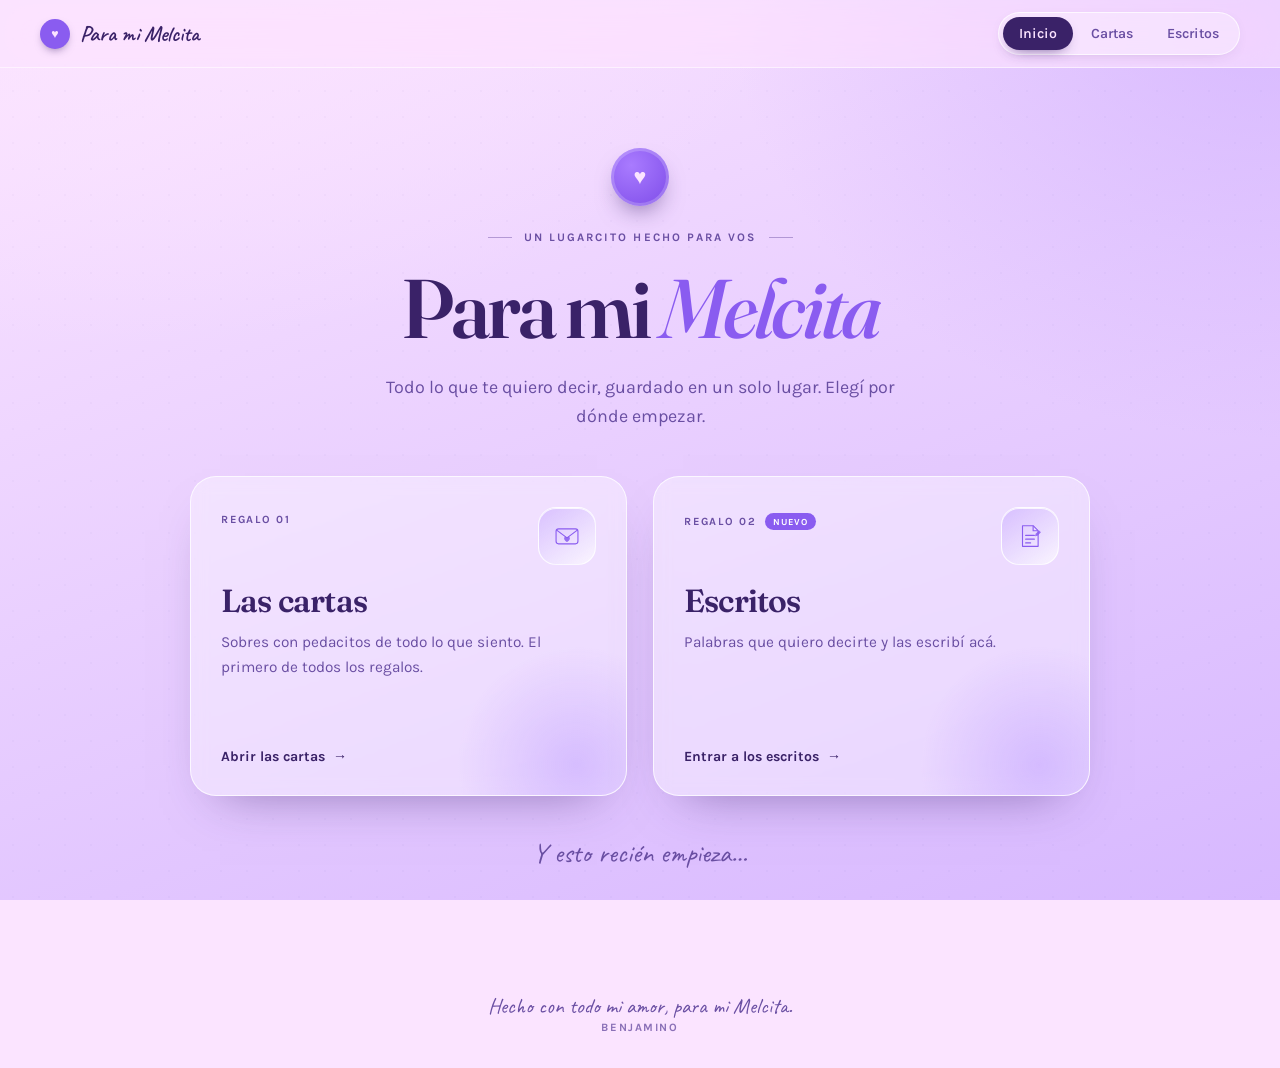
==== commit 41f6ae38: "Add files via upload" ====
--- a/index.html
+++ b/index.html
@@ -701,14 +701,6 @@
   font-weight: 700;
   letter-spacing: .08em;
   text-transform: uppercase;
-}
-.aside-note {
-  max-width: 26ch;
-  margin-top: 4px;
-  color: var(--ink-soft);
-  font-family: var(--font-hand);
-  font-size: 1.4rem;
-  line-height: 1.25;
 }
 
 .writings-list { display: grid; gap: 14px; }
@@ -843,7 +835,6 @@
   .writings { grid-template-columns: 1fr; gap: 30px; }
   .writings-aside { position: static; gap: 14px; }
   .writings-aside .section-sub { max-width: 70ch; }
-  .aside-note { display: none; }
 }
 
 @media (max-width: 720px) {
@@ -987,7 +978,6 @@
         <h1 id="writings-title"></h1>
         <p class="section-sub" id="writings-subtitle"></p>
         <p class="writings-count" id="writings-count" aria-live="polite"></p>
-        <p class="aside-note" id="writings-note"></p>
       </aside>
       <div class="writings-list" id="writings-list"></div>
     </div>
@@ -1051,7 +1041,7 @@
       lettersCta:     "Abrir las cartas",
       writingsNumber: "Regalo 02",
       writingsTitle:  "Escritos",
-      writingsDesc:   "Palabras que no entraron en una carta y se quedaron acá.",
+      writingsDesc:   "Palabras que quiero decirte y las escribí acá.",
       writingsCta:    "Entrar a los escritos"
     },
 
@@ -1070,7 +1060,6 @@
       eyebrow:       "Regalo 02",
       title:         "Escritos",
       subtitle:      "Todos los escritos, en un solo lugar: mi corazón expresando mi amor por vos",
-      note:          "Lo que no entra en una carta también merece quedarse.",
       countSingular: "escrito",
       countPlural:   "escritos",
       empty:         "Todavía no hay escritos acá. Pronto va a aparecer el primero.",
@@ -1236,7 +1225,6 @@
 setText("writings-eyebrow", texts.writings.eyebrow);
 setText("writings-title", texts.writings.title);
 setText("writings-subtitle", texts.writings.subtitle);
-setText("writings-note", texts.writings.note);
 $("reader-close").setAttribute("aria-label", texts.writings.closeLabel);
 
 setText("footer-text", texts.footer);
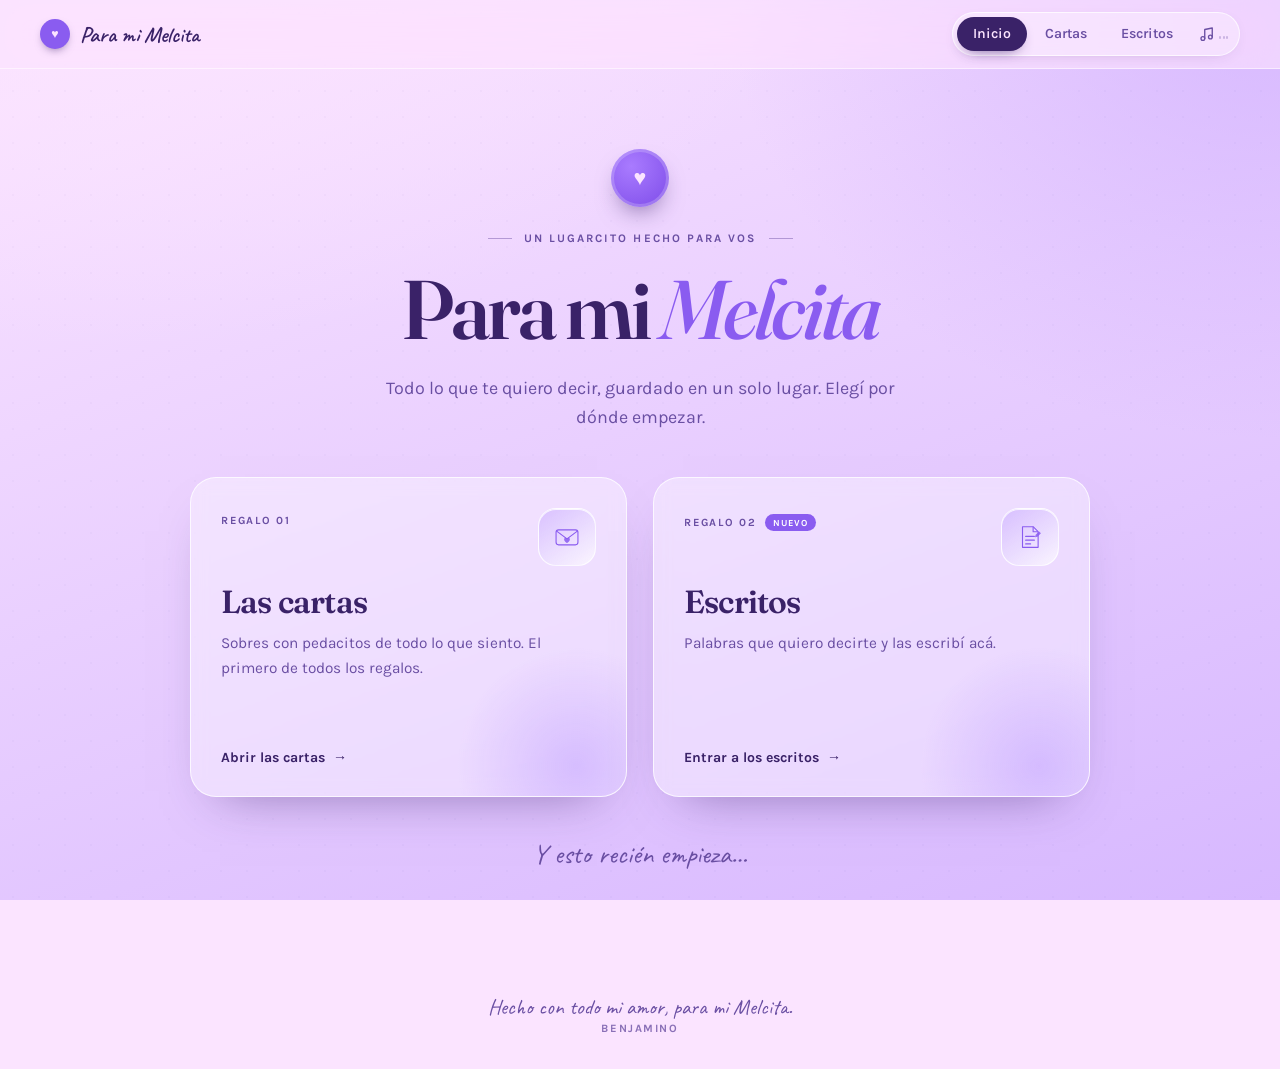
==== commit 73219ef6: "Add files via upload" ====
--- a/index.html
+++ b/index.html
@@ -7,893 +7,8 @@
 <meta name="description" content="Cartas y escritos para mi Melcita.">
 <title>Para mi Melcita</title>
 <link rel="icon" href="data:image/svg+xml,%3Csvg xmlns='http://www.w3.org/2000/svg' viewBox='0 0 100 100'%3E%3Ctext y='.9em' font-size='90'%3E%F0%9F%92%9C%3C/text%3E%3C/svg%3E">
-<link rel="preconnect" href="https://fonts.googleapis.com">
-<link rel="preconnect" href="https://fonts.gstatic.com" crossorigin>
-<link href="https://fonts.googleapis.com/css2?family=Caveat:wght@500;600&family=Fraunces:ital,opsz,wght@0,9..144,500;0,9..144,600;1,9..144,500&family=Karla:wght@400;500;600;700&display=swap" rel="stylesheet">
-
-<style>
-/* =========================================================
-   1. VARIABLES DE DISEÑO
-   Paleta: violetas. Para cambiar colores, editá solo este bloque.
-   ========================================================= */
-:root {
-  --p1: #b28dff;  --p2: #bc98ff;  --p3: #c5a3ff;  --p4: #d1b1ff;  --p5: #d7b8ff;
-  --p6: #dcbfff;  --p7: #e3c7ff;  --p8: #e9cfff;  --p9: #f2daff;  --p10: #fbe4ff;
-
-  --ink: #3a2268;
-  --ink-soft: #6a4fa3;
-  --seal: #8a5cf0;
-  --paper: #fffaff;
-  --line: rgba(58, 34, 104, .13);
-  --glass: rgba(255, 255, 255, .38);
-
-  --font-title: "Fraunces", Georgia, serif;
-  --font-hand: "Caveat", "Segoe Print", cursive;
-  --font-body: "Karla", "Segoe UI", sans-serif;
-
-  /* Tamaño del sobre: todo lo demás se calcula a partir del ancho */
-  --w: 190px;
-  --h: calc(var(--w) * 0.663);
-  --gap: 20px;
-  --line-h: 36px;
-}
-
-/* =========================================================
-   2. BASE
-   ========================================================= */
-* { box-sizing: border-box; }
-* { margin: 0; }
-[hidden] { display: none !important; }
-
-html { background: var(--p10); }
-
-body {
-  min-height: 100vh;
-  display: flex;
-  flex-direction: column;
-  color: var(--ink);
-  font-family: var(--font-body);
-  background:
-    radial-gradient(1200px 700px at 8% -8%, var(--p10) 0%, rgba(251, 228, 255, 0) 60%),
-    radial-gradient(1000px 800px at 100% 0%, rgba(197, 163, 255, .55) 0%, rgba(197, 163, 255, 0) 55%),
-    linear-gradient(160deg, var(--p10) 0%, var(--p8) 48%, var(--p5) 100%);
-  background-attachment: fixed;
-  -webkit-font-smoothing: antialiased;
-}
-
-/* Puntitos muy suaves de fondo */
-body::before {
-  content: "";
-  position: fixed;
-  inset: 0;
-  z-index: 0;
-  pointer-events: none;
-  background-image: radial-gradient(circle, rgba(58, 34, 104, .14) 1px, transparent 1.3px);
-  background-size: 26px 26px;
-  opacity: .18;
-}
-
-body.is-locked { overflow: hidden; }
-
-::selection { background: var(--seal); color: #fff; }
-
-:focus-visible { outline: 3px solid var(--ink); outline-offset: 3px; }
-
-/* =========================================================
-   3. BARRA SUPERIOR Y NAVEGACIÓN
-   ========================================================= */
-.topbar {
-  position: sticky;
-  top: 0;
-  z-index: 30;
-  display: flex;
-  align-items: center;
-  justify-content: space-between;
-  gap: 16px;
-  padding: 12px clamp(16px, 4vw, 40px);
-  background: rgba(251, 228, 255, .62);
-  border-bottom: 1px solid rgba(255, 255, 255, .55);
-  backdrop-filter: blur(16px) saturate(140%);
-  -webkit-backdrop-filter: blur(16px) saturate(140%);
-}
-@supports not ((backdrop-filter: blur(1px)) or (-webkit-backdrop-filter: blur(1px))) {
-  .topbar { background: rgba(251, 228, 255, .94); }
-}
-
-.brand {
-  display: inline-flex;
-  align-items: center;
-  gap: 10px;
-  color: var(--ink);
-  font-family: var(--font-hand);
-  font-size: 1.4rem;
-  font-weight: 600;
-  text-decoration: none;
-  white-space: nowrap;
-}
-.brand-mark {
-  display: grid;
-  place-items: center;
-  width: 30px;
-  height: 30px;
-  flex: 0 0 auto;
-  border-radius: 50%;
-  background: var(--seal);
-  color: var(--p10);
-  font-family: var(--font-body);
-  font-size: .78rem;
-  box-shadow: 0 4px 10px -4px rgba(58, 34, 104, .65);
-  transition: transform .3s ease;
-}
-.brand:hover .brand-mark { transform: rotate(-12deg) scale(1.06); }
-
-.nav {
-  display: flex;
-  gap: 2px;
-  padding: 4px;
-  border-radius: 999px;
-  background: rgba(255, 255, 255, .32);
-  border: 1px solid rgba(255, 255, 255, .7);
-  box-shadow: 0 4px 18px -12px rgba(58, 34, 104, .45);
-}
-.nav a {
-  padding: 8px 16px;
-  border-radius: 999px;
-  color: var(--ink-soft);
-  font-size: .88rem;
-  font-weight: 600;
-  text-decoration: none;
-  transition: color .2s ease, background .2s ease;
-}
-.nav a:hover { color: var(--ink); background: rgba(255, 255, 255, .5); }
-.nav a[aria-current="page"] {
-  background: var(--ink);
-  color: var(--p10);
-  box-shadow: 0 6px 14px -8px rgba(58, 34, 104, .85);
-}
-
-/* =========================================================
-   4. ESTRUCTURA DE LAS VISTAS
-   ========================================================= */
-main {
-  position: relative;
-  z-index: 1;
-  flex: 1;
-  width: min(1120px, 100%);
-  margin: 0 auto;
-  padding: clamp(28px, 5vw, 56px) clamp(16px, 4vw, 40px) clamp(56px, 8vw, 96px);
-}
-
-.view { display: none; }
-.view.is-active {
-  display: block;
-  animation: viewIn .5s cubic-bezier(.2, .8, .2, 1) backwards;
-}
-
-@keyframes viewIn {
-  from { opacity: 0; transform: translateY(16px); }
-  to   { opacity: 1; transform: none; }
-}
-@keyframes rise {
-  from { opacity: 0; transform: translateY(10px); }
-  to   { opacity: 1; transform: none; }
-}
-
-.eyebrow {
-  display: inline-flex;
-  align-items: center;
-  gap: 12px;
-  color: var(--ink-soft);
-  font-size: .72rem;
-  font-weight: 700;
-  letter-spacing: .18em;
-  text-transform: uppercase;
-}
-.eyebrow::before,
-.eyebrow::after {
-  content: "";
-  width: 24px;
-  height: 1px;
-  background: currentColor;
-  opacity: .45;
-}
-
-.section-head {
-  display: grid;
-  justify-items: center;
-  gap: 10px;
-  margin-bottom: clamp(18px, 3vw, 28px);
-  text-align: center;
-}
-.section-head h1,
-.writings-aside h1 {
-  font-family: var(--font-title);
-  font-size: clamp(2.2rem, 5.5vw, 3.4rem);
-  font-weight: 600;
-  line-height: 1.04;
-  letter-spacing: -.03em;
-  text-wrap: balance;
-}
-.section-sub {
-  max-width: 56ch;
-  color: var(--ink-soft);
-  font-size: clamp(.95rem, 2.2vw, 1.02rem);
-  line-height: 1.65;
-  text-wrap: pretty;
-}
-
-/* =========================================================
-   5. INICIO
-   ========================================================= */
-.hero {
-  display: grid;
-  justify-items: center;
-  gap: clamp(14px, 2.2vw, 22px);
-  padding-top: clamp(8px, 2vw, 24px);
-  text-align: center;
-}
-.hero-seal {
-  display: grid;
-  place-items: center;
-  width: 58px;
-  height: 58px;
-  margin-bottom: 2px;
-  border-radius: 50%;
-  color: var(--p10);
-  font-size: 1.35rem;
-  background: radial-gradient(circle at 35% 30%, #a97bff, #7d4be8);
-  box-shadow:
-    0 12px 24px -10px rgba(58, 34, 104, .65),
-    inset 0 0 0 3px rgba(255, 255, 255, .2);
-}
-.hero-title {
-  font-family: var(--font-title);
-  font-size: clamp(2.7rem, 8vw, 5.2rem);
-  font-weight: 600;
-  line-height: 1.02;
-  letter-spacing: -.04em;
-  text-wrap: balance;
-}
-.hero-title em {
-  color: var(--seal);
-  font-style: italic;
-  font-weight: 500;
-}
-.hero-sub {
-  max-width: 52ch;
-  color: var(--ink-soft);
-  font-size: clamp(.98rem, 2.2vw, 1.12rem);
-  line-height: 1.65;
-  text-wrap: pretty;
-}
-
-.gifts {
-  display: grid;
-  grid-template-columns: repeat(2, minmax(0, 1fr));
-  gap: clamp(16px, 2.5vw, 26px);
-  width: min(900px, 100%);
-  margin: clamp(28px, 5vw, 44px) auto 0;
-  text-align: left;
-}
-.gift {
-  position: relative;
-  display: flex;
-  flex-direction: column;
-  gap: 12px;
-  min-height: 320px;
-  padding: clamp(22px, 3vw, 30px);
-  overflow: hidden;
-  color: inherit;
-  text-decoration: none;
-  background: var(--glass);
-  border: 1px solid rgba(255, 255, 255, .75);
-  border-radius: 26px;
-  box-shadow: 0 24px 50px -30px rgba(58, 34, 104, .55);
-  backdrop-filter: blur(8px);
-  -webkit-backdrop-filter: blur(8px);
-  transition: transform .3s ease, background .3s ease, box-shadow .3s ease;
-  animation: rise .5s ease backwards;
-}
-.gift:nth-child(2) { animation-delay: .09s; }
-
-.gift::before {
-  content: "";
-  position: absolute;
-  inset: 0 0 auto;
-  height: 3px;
-  background: linear-gradient(90deg, transparent, var(--seal), transparent);
-  opacity: 0;
-  transition: opacity .3s ease;
-}
-.gift::after {
-  content: "";
-  position: absolute;
-  right: -70px;
-  bottom: -90px;
-  width: 240px;
-  height: 240px;
-  border-radius: 50%;
-  background: radial-gradient(circle, rgba(178, 141, 255, .38), transparent 70%);
-  pointer-events: none;
-}
-.gift:hover,
-.gift:focus-visible {
-  transform: translateY(-6px);
-  background: rgba(255, 255, 255, .58);
-  box-shadow: 0 32px 58px -30px rgba(58, 34, 104, .65);
-}
-.gift:hover::before { opacity: .8; }
-
-.gift-top {
-  display: flex;
-  align-items: flex-start;
-  justify-content: space-between;
-  gap: 12px;
-  margin-bottom: 6px;
-}
-.gift-number {
-  display: inline-flex;
-  align-items: center;
-  gap: 8px;
-  padding-top: 6px;
-  color: var(--ink-soft);
-  font-size: .69rem;
-  font-weight: 700;
-  letter-spacing: .16em;
-  text-transform: uppercase;
-}
-.gift-badge {
-  padding: 3px 8px;
-  border-radius: 999px;
-  background: var(--seal);
-  color: #fff;
-  font-size: .58rem;
-  letter-spacing: .1em;
-}
-.gift-icon {
-  display: grid;
-  place-items: center;
-  width: 58px;
-  height: 58px;
-  flex: 0 0 auto;
-  border: 1px solid rgba(255, 255, 255, .85);
-  border-radius: 18px;
-  background: linear-gradient(145deg, rgba(178, 141, 255, .38), rgba(255, 255, 255, .7));
-  color: var(--seal);
-  box-shadow: inset 0 1px 0 rgba(255, 255, 255, .8);
-  transition: transform .3s ease;
-}
-.gift-icon svg { width: 30px; height: 30px; }
-.gift:hover .gift-icon { transform: rotate(-4deg) scale(1.04); }
-
-.gift h2 {
-  font-family: var(--font-title);
-  font-size: clamp(1.55rem, 3vw, 2rem);
-  font-weight: 600;
-  line-height: 1.1;
-  letter-spacing: -.025em;
-}
-.gift p {
-  max-width: 36ch;
-  color: var(--ink-soft);
-  font-size: .96rem;
-  line-height: 1.6;
-}
-.gift-cta {
-  display: inline-flex;
-  align-items: center;
-  gap: 8px;
-  margin-top: auto;
-  padding-top: 10px;
-  color: var(--ink);
-  font-size: .88rem;
-  font-weight: 700;
-}
-.gift-cta .arrow { transition: transform .25s ease; }
-.gift:hover .gift-cta .arrow { transform: translateX(4px); }
-
-.home-note {
-  margin-top: clamp(26px, 4vw, 40px);
-  color: var(--ink-soft);
-  font-family: var(--font-hand);
-  font-size: clamp(1.3rem, 3vw, 1.7rem);
-  text-align: center;
-}
-
-/* =========================================================
-   6. CARTAS (SOBRES)
-   ========================================================= */
-.letters {
-  width: min(960px, 100%);
-  margin: 0 auto;
-}
-.grid {
-  display: grid;
-  grid-template-columns: repeat(4, var(--w));
-  justify-content: center;
-  column-gap: var(--gap);
-  row-gap: calc(var(--h) * .5 + 28px);
-  padding-top: calc(var(--h) * .5 + 38px);
-}
-
-.envelope {
-  position: relative;
-  width: var(--w);
-  height: var(--h);
-  padding: 0;
-  border: 0;
-  cursor: pointer;
-  background: none;
-  perspective: 600px;
-  transition: transform .25s ease, opacity .3s ease;
-  animation: rise .5s ease backwards;
-}
-.envelope:nth-child(2n) { animation-delay: .05s; }
-.envelope:nth-child(3n) { animation-delay: .1s; }
-.envelope:hover { transform: translateY(-6px) rotate(-1.5deg); }
-.envelope:nth-child(even):hover { transform: translateY(-6px) rotate(1.5deg); }
-.envelope:focus-visible { outline: 3px solid var(--ink); outline-offset: 6px; border-radius: 8px; }
-
-.envelope .body {
-  position: absolute;
-  inset: 0;
-  border-radius: 8px;
-  background:
-    linear-gradient(to top right, transparent 49.5%, rgba(58, 34, 104, .12) 50%, transparent 50.6%) left / 50% 100% no-repeat,
-    linear-gradient(to top left, transparent 49.5%, rgba(58, 34, 104, .12) 50%, transparent 50.6%) right / 50% 100% no-repeat,
-    linear-gradient(180deg, var(--p4), var(--p2));
-  box-shadow: 0 10px 22px -10px rgba(58, 34, 104, .45);
-}
-.envelope .paper {
-  position: absolute;
-  left: 6%;
-  right: 6%;
-  top: 8%;
-  height: 76%;
-  z-index: 1;
-  border-radius: 4px;
-  background: var(--p10);
-  transition: transform .5s ease;
-}
-.envelope .flap {
-  position: absolute;
-  left: 0;
-  right: 0;
-  top: 0;
-  height: 50%;
-  z-index: 3;
-  background: linear-gradient(180deg, var(--p6), var(--p3));
-  clip-path: polygon(0 0, 100% 0, 50% 100%);
-  transform-origin: top;
-  transition: transform .5s ease;
-}
-.envelope .seal {
-  position: absolute;
-  left: 50%;
-  top: 41%;
-  z-index: 4;
-  display: grid;
-  place-items: center;
-  width: 16%;
-  aspect-ratio: 1;
-  border-radius: 50%;
-  color: var(--p10);
-  font-size: calc(var(--w) * .075);
-  background: var(--seal);
-  box-shadow: 0 2px 6px rgba(58, 34, 104, .4);
-  transform: translateX(-50%);
-  transition: opacity .2s ease;
-}
-.envelope.is-open .flap { z-index: 0; transform: rotateX(180deg); }
-.envelope.is-open .seal { opacity: 0; }
-.envelope.is-open .paper { transform: translateY(-30%); }
-.envelope.is-read { opacity: .72; }
-
-.done {
-  min-height: 1.5em;
-  margin-top: 40px;
-  color: var(--ink-soft);
-  line-height: 1.6;
-  text-align: center;
-}
-
-/* =========================================================
-   7. VENTANAS EMERGENTES (CARTAS Y ESCRITOS)
-   ========================================================= */
-.overlay {
-  position: fixed;
-  inset: 0;
-  z-index: 60;
-  display: grid;
-  place-items: center;
-  padding: clamp(10px, 3vw, 28px);
-  background: rgba(58, 34, 104, .5);
-  backdrop-filter: blur(6px);
-  -webkit-backdrop-filter: blur(6px);
-  opacity: 0;
-  visibility: hidden;
-  transition: opacity .3s ease, visibility 0s linear .3s;
-}
-.overlay.is-visible {
-  opacity: 1;
-  visibility: visible;
-  transition: opacity .3s ease, visibility 0s;
-}
-
-/* ---------- Carta ---------- */
-.letter {
-  width: min(560px, 100%);
-  max-height: min(86vh, 800px);
-  overflow-y: auto;
-  padding: 40px 34px 26px;
-  color: var(--ink);
-  text-align: left;
-  background-color: var(--paper);
-  background-image: repeating-linear-gradient(
-    transparent 0 calc(var(--line-h) - 1px),
-    rgba(178, 141, 255, .25) calc(var(--line-h) - 1px) var(--line-h)
-  );
-  background-position: 0 40px;
-  border-radius: 8px;
-  box-shadow: 0 30px 60px -20px rgba(0, 0, 0, .45);
-  transform: translateY(34px) rotate(-.8deg);
-  transition: transform .45s cubic-bezier(.2, .8, .2, 1);
-  scrollbar-width: thin;
-}
-.overlay.is-visible .letter { transform: none; }
-
-.letter h2 {
-  margin-bottom: 18px;
-  font-family: var(--font-title);
-  font-size: 1.4rem;
-  font-weight: 600;
-}
-.letter p {
-  font-family: var(--font-hand);
-  font-size: 1.6rem;
-  line-height: var(--line-h);
-  white-space: pre-line;
-}
-.letter .signature {
-  margin-top: 18px;
-  color: var(--ink-soft);
-  text-align: right;
-}
-
-.actions {
-  display: flex;
-  gap: 12px;
-  justify-content: flex-end;
-  margin-top: 28px;
-}
-
-.btn {
-  display: inline-flex;
-  align-items: center;
-  justify-content: center;
-  gap: 8px;
-  padding: 10px 22px;
-  border: 0;
-  border-radius: 999px;
-  background: var(--seal);
-  color: #fff;
-  font: 700 .95rem var(--font-body);
-  cursor: pointer;
-  transition: filter .2s ease, transform .2s ease, background .2s ease;
-}
-.btn:hover { filter: brightness(1.09); }
-.btn:active { transform: translateY(1px); }
-.btn[disabled] { opacity: .35; cursor: not-allowed; filter: none; }
-.btn-ghost {
-  background: transparent;
-  color: var(--ink);
-  border: 1px solid var(--line);
-}
-.btn-ghost:hover { filter: none; background: rgba(255, 255, 255, .5); }
-
-/* ---------- Lector de escritos ---------- */
-.reader-overlay { z-index: 70; }
-
-.reader {
-  position: relative;
-  width: min(780px, 100%);
-  max-height: min(88vh, 900px);
-  overflow-y: auto;
-  padding: clamp(42px, 6vw, 58px) clamp(22px, 5vw, 56px) clamp(28px, 4vw, 44px);
-  background: var(--paper);
-  border-radius: 14px;
-  box-shadow: 0 40px 80px -30px rgba(20, 10, 40, .6);
-  outline: none;
-  transform: translateY(28px) scale(.985);
-  transition: transform .4s cubic-bezier(.2, .8, .2, 1);
-  scrollbar-width: thin;
-}
-.overlay.is-visible .reader { transform: none; }
-
-.reader-close {
-  position: absolute;
-  top: 16px;
-  right: 16px;
-  z-index: 2;
-  display: grid;
-  place-items: center;
-  width: 38px;
-  height: 38px;
-  border: 1px solid var(--line);
-  border-radius: 50%;
-  background: rgba(255, 255, 255, .72);
-  color: var(--ink-soft);
-  font-size: 1rem;
-  cursor: pointer;
-  transition: background .2s ease, color .2s ease, border-color .2s ease;
-}
-.reader-close:hover {
-  background: var(--ink);
-  border-color: var(--ink);
-  color: var(--p10);
-}
-
-.reader-kicker {
-  padding-right: 40px;
-  color: var(--seal);
-  font-size: .72rem;
-  font-weight: 700;
-  letter-spacing: .16em;
-  text-transform: uppercase;
-}
-.reader h2 {
-  margin: 10px 0 22px;
-  padding-right: 30px;
-  font-family: var(--font-title);
-  font-size: clamp(1.8rem, 4.5vw, 2.8rem);
-  font-weight: 600;
-  line-height: 1.1;
-  letter-spacing: -.025em;
-  text-wrap: balance;
-}
-.reader-body { color: #44306e; }
-.reader-body p {
-  font-size: clamp(1rem, 2.2vw, 1.06rem);
-  line-height: 1.85;
-  white-space: pre-line;
-  text-wrap: pretty;
-}
-.reader-body p + p { margin-top: 1.05em; }
-.reader-signature {
-  margin-top: 26px;
-  color: var(--ink-soft);
-  font-family: var(--font-hand);
-  font-size: 1.55rem;
-  text-align: right;
-}
-.reader-nav {
-  display: flex;
-  justify-content: space-between;
-  gap: 12px;
-  margin-top: 32px;
-  padding-top: 20px;
-  border-top: 1px solid var(--line);
-}
-
-/* =========================================================
-   8. ESCRITOS
-   ========================================================= */
-.writings {
-  display: grid;
-  grid-template-columns: minmax(0, .85fr) minmax(0, 1.15fr);
-  gap: clamp(28px, 5vw, 64px);
-  align-items: start;
-}
-.writings-aside {
-  position: sticky;
-  top: 96px;
-  display: grid;
-  justify-items: start;
-  gap: 16px;
-}
-.writings-aside .eyebrow::before { display: none; }
-.writings-aside h1 { font-size: clamp(2.4rem, 5vw, 3.8rem); }
-.writings-aside .section-sub { max-width: 40ch; }
-
-.writings-count {
-  color: rgba(106, 79, 163, .8);
-  font-size: .76rem;
-  font-weight: 700;
-  letter-spacing: .08em;
-  text-transform: uppercase;
-}
-
-.writings-list { display: grid; gap: 14px; }
-
-.writing-card {
-  position: relative;
-  display: grid;
-  grid-template-columns: auto 1fr auto;
-  gap: 16px;
-  align-items: start;
-  width: 100%;
-  padding: 22px 24px;
-  overflow: hidden;
-  color: inherit;
-  text-align: left;
-  background: var(--glass);
-  border: 1px solid rgba(255, 255, 255, .75);
-  border-radius: 20px;
-  box-shadow: 0 16px 34px -26px rgba(58, 34, 104, .5);
-  backdrop-filter: blur(8px);
-  -webkit-backdrop-filter: blur(8px);
-  cursor: pointer;
-  transition: transform .25s ease, background .25s ease, box-shadow .25s ease;
-  animation: rise .5s ease backwards;
-  animation-delay: calc(var(--i, 0) * 70ms);
-}
-.writing-card::before {
-  content: "";
-  position: absolute;
-  top: 16px;
-  bottom: 16px;
-  left: 0;
-  width: 2px;
-  border-radius: 2px;
-  background: var(--seal);
-  opacity: 0;
-  transform: scaleY(.2);
-  transition: opacity .25s ease, transform .25s ease;
-}
-.writing-card:hover,
-.writing-card:focus-visible {
-  transform: translateY(-3px);
-  background: rgba(255, 255, 255, .62);
-  box-shadow: 0 24px 44px -28px rgba(58, 34, 104, .6);
-}
-.writing-card:hover::before,
-.writing-card:focus-visible::before { opacity: .8; transform: scaleY(1); }
-
-.writing-index {
-  min-width: 1.7ch;
-  padding-top: 2px;
-  color: var(--seal);
-  font-family: var(--font-hand);
-  font-size: 1.5rem;
-  line-height: 1;
-}
-.writing-main {
-  display: grid;
-  gap: 5px;
-  min-width: 0;
-}
-.writing-meta {
-  color: var(--ink-soft);
-  font-size: .66rem;
-  font-weight: 700;
-  letter-spacing: .12em;
-  text-transform: uppercase;
-}
-.writing-title {
-  font-family: var(--font-title);
-  font-size: clamp(1.15rem, 2.6vw, 1.4rem);
-  font-weight: 600;
-  line-height: 1.2;
-  letter-spacing: -.01em;
-}
-.writing-excerpt {
-  display: -webkit-box;
-  overflow: hidden;
-  color: var(--ink-soft);
-  font-size: .9rem;
-  line-height: 1.55;
-  -webkit-box-orient: vertical;
-  -webkit-line-clamp: 2;
-}
-.writing-arrow {
-  padding-top: 2px;
-  color: var(--seal);
-  font-size: 1.1rem;
-  transition: transform .25s ease;
-}
-.writing-card:hover .writing-arrow { transform: translateX(4px); }
-
-.writing-empty {
-  padding: 34px 26px;
-  color: var(--ink-soft);
-  text-align: center;
-  background: var(--glass);
-  border: 1px dashed rgba(58, 34, 104, .2);
-  border-radius: 20px;
-  line-height: 1.6;
-}
-
-/* =========================================================
-   9. PIE DE PÁGINA
-   ========================================================= */
-.site-footer {
-  position: relative;
-  z-index: 1;
-  padding: 26px clamp(16px, 4vw, 40px) 34px;
-  text-align: center;
-  color: rgba(106, 79, 163, .78);
-}
-.site-footer .hand {
-  color: var(--ink-soft);
-  font-family: var(--font-hand);
-  font-size: 1.35rem;
-}
-.site-footer .tiny {
-  margin-top: 2px;
-  font-size: .7rem;
-  font-weight: 700;
-  letter-spacing: .14em;
-  text-transform: uppercase;
-}
-
-/* =========================================================
-   10. RESPONSIVE
-   ========================================================= */
-@media (max-width: 900px) {
-  :root { --w: min(190px, calc((100vw - 72px - 3 * var(--gap)) / 4)); }
-
-  .writings { grid-template-columns: 1fr; gap: 30px; }
-  .writings-aside { position: static; gap: 14px; }
-  .writings-aside .section-sub { max-width: 70ch; }
-}
-
-@media (max-width: 720px) {
-  :root {
-    --gap: 22px;
-    --w: min(210px, calc((100vw - 36px - var(--gap)) / 2));
-  }
-  main { padding-inline: 18px; }
-  .gifts { grid-template-columns: 1fr; max-width: 520px; }
-  .gift { min-height: 0; }
-  .grid {
-    grid-template-columns: repeat(2, var(--w));
-    row-gap: calc(var(--h) * .5 + 36px);
-  }
-}
-
-@media (max-width: 560px) {
-  .topbar { gap: 8px; padding: 10px 14px; }
-  .brand { font-size: 1.22rem; }
-  .brand-text { display: none; }
-  .nav a { padding: 8px 12px; font-size: .82rem; }
-
-  .eyebrow { gap: 8px; font-size: .64rem; letter-spacing: .13em; }
-  .eyebrow::before,
-  .eyebrow::after { width: 16px; }
-
-  .hero-seal { width: 50px; height: 50px; font-size: 1.15rem; }
-  .gift { padding: 22px; border-radius: 22px; }
-  .gift-icon { width: 50px; height: 50px; border-radius: 16px; }
-
-  .letter { padding: 34px 22px 20px; --line-h: 33px; }
-  .letter p { font-size: 1.4rem; }
-
-  .reader { max-height: 92vh; border-radius: 12px; }
-  .reader h2 { font-size: 1.85rem; }
-  .reader-nav { gap: 8px; }
-  .reader-nav .btn { flex: 1; padding: 10px 12px; font-size: .88rem; }
-
-  .writing-card { grid-template-columns: auto 1fr; padding: 18px 18px; gap: 12px; }
-  .writing-arrow { display: none; }
-  .writings-aside h1 { font-size: 2.4rem; }
-}
-
-@media (max-width: 380px) {
-  .nav a { padding: 7px 9px; font-size: .78rem; }
-  .brand-mark { width: 27px; height: 27px; }
-  .writing-index { font-size: 1.25rem; }
-}
-
-@media (prefers-reduced-motion: reduce) {
-  *,
-  *::before,
-  *::after {
-    animation-duration: .01ms !important;
-    animation-delay: 0ms !important;
-    transition-duration: .01ms !important;
-  }
-}
-</style>
+<link rel="stylesheet" href="assets/fonts/fonts.css">
+<link rel="stylesheet" href="assets/css/styles.css">
 </head>
 <body>
 <header class="topbar">
@@ -905,6 +20,16 @@
     <a href="#inicio" data-nav="inicio">Inicio</a>
     <a href="#cartas" data-nav="cartas">Cartas</a>
     <a href="#escritos" data-nav="escritos">Escritos</a>
+    <button class="music-toggle" id="music-toggle" type="button" aria-pressed="false" aria-label="Activar música" title="Música suave">
+      <span class="music-toggle-icon" aria-hidden="true">
+        <svg viewBox="0 0 24 24" fill="none">
+          <path d="M9 18V6l10-2v12" stroke="currentColor" stroke-width="1.8" stroke-linecap="round" stroke-linejoin="round"/>
+          <circle cx="6.5" cy="18" r="2.5" stroke="currentColor" stroke-width="1.8"/>
+          <circle cx="16.5" cy="16" r="2.5" stroke="currentColor" stroke-width="1.8"/>
+        </svg>
+      </span>
+      <span class="music-bars" aria-hidden="true"><span></span><span></span><span></span></span>
+    </button>
   </nav>
 </header>
 
@@ -1017,595 +142,8 @@
   </article>
 </div>
 
-<script>
-/* =========================================================
-   ★ CONFIGURACIÓN — ACÁ CAMBIÁS TODO ★
-   Todo lo que aparece en el sitio sale de este bloque.
-   ========================================================= */
-const CONFIG = {
+<audio id="music" src="assets/audio/melody.wav" loop preload="auto"></audio>
 
-  /* ---------- Textos generales ---------- */
-  texts: {
-    pageTitle: "Para mi Melcita 💜",
-    signature: "— Tu Benjamino",
-
-    home: {
-      eyebrow:      "Un lugarcito hecho para vos",
-      title:        "Para mi Melcita",
-      subtitle:     "Todo lo que te quiero decir, guardado en un solo lugar. Elegí por dónde empezar.",
-      note:         "Y esto recién empieza…",
-      newBadge:     "Nuevo",
-      lettersNumber:  "Regalo 01",
-      lettersTitle:   "Las cartas",
-      lettersDesc:    "Sobres con pedacitos de todo lo que siento. El primero de todos los regalos.",
-      lettersCta:     "Abrir las cartas",
-      writingsNumber: "Regalo 02",
-      writingsTitle:  "Escritos",
-      writingsDesc:   "Palabras que quiero decirte y las escribí acá.",
-      writingsCta:    "Entrar a los escritos"
-    },
-
-    letters: {
-      eyebrow:       "Regalo 01",
-      title:         "Las cartas",
-      subtitle:      "Elegí una carta. Cada una tiene algo que quiero decirte.",
-      closeButton:   "Cerrar",
-      allRead:       "Ya leíste todo… pero siempre va haber algo más que te quiera decir, no me van alcanzar las palabras para decirte cuánto te amo y todo lo que te quiero dar 💜",
-      envelopeLabel: "Abrir carta",
-      sealSymbol:    "♥",
-      empty:         "Todavía no hay cartas cargadas."
-    },
-
-    writings: {
-      eyebrow:       "Regalo 02",
-      title:         "Escritos",
-      subtitle:      "Todos los escritos, en un solo lugar: mi corazón expresando mi amor por vos",
-      countSingular: "escrito",
-      countPlural:   "escritos",
-      empty:         "Todavía no hay escritos acá. Pronto va a aparecer el primero.",
-      signature:     "— Tu Benjamino",
-      closeLabel:    "Cerrar escrito"
-    },
-
-    footer:      "Hecho con todo mi amor, para mi Melcita.",
-    footerSmall: "Benjamino"
-  },
-
-  /* ---------- Cartas ---------- */
-  letters: {
-    // Cantidad de sobres. Si es mayor que la cantidad de mensajes, se usa
-    // la cantidad de mensajes (no hay sobres vacíos).
-    envelopeCount: 8,
-
-    // true  = no se repite un mensaje hasta haber mostrado todos.
-    // false = cada carta elige un mensaje al azar, pudiendo repetirse.
-    avoidRepeats: true,
-
-    messages: [
-      { title: "Tulipán",
-        text:  "Quiero que sepas que mi cariño nunca se marchitará.\nPor eso elegí este tulipán de tu color favorito: para que cada vez que lo mires, recuerdes el amor que siento por vos." },
-
-      { title: "Broche",
-        text:  "El broche sostiene tu precioso pelo, pero vos sostenés mi mundo, no lo olvides Melcita.\nMe cautiva el brillo y el encanto de tu pelo, es tan hermoso, me pierdo en tanta belleza..." },
-
-      { title: "Espejo",
-        text:  "Lo elegí en violeta, sí, porque te gusta y tiene una forma de espejo, pero en realidad es un pretexto para decirte cuánto te amo y lo hermosa que sos <3." },
-
-      { title: "Lapiceras",
-        text:  "Acordate de que acá tenés a alguien que cree en vos y te admira con todo lo que te esforzas, me encantaría que las utilices, te adoro." },
-
-      { title: "Marcapáginas",
-        text:  "Espero que te guste, a mí me pareció muy bonito y tenía que regalartelo. En algún momento te va a servir, así no te perdés en todos los libros que vas a leer, la mayoría manhwas seguro, mi linda fujoshi." },
-
-      { title: "Naruto",
-        text:  "Sabía que querías un peluche y quería regalarte este, quiero que sepas que te amo, y mucho! me daría algo de vergüenza decirte todo esto con mi voz, decidí escribirtelo todo acá para que lo leas, mi Melcita." },
-
-      { title: "Monedero",
-        text:  "Es adorable como vos; pero todavía no lo abras. Guardé dos regalos más dentro, pero no sé si te van a agradar, mi Melcita. Si te agradan, yo sería el más feliz del mundo." },
-
-      { title: "Mi melcita",
-        text:  "Espero que te esté gustando <3. Quise hacer algo lindo con mucho amor y quiero que recuerdes que sos muy especial para mí. Otra cosa, si notaste que los listones de la bolsita están medio chuecos o no quedaron perfectos, es porque los hice yo con todo mi amor y nunca había hecho algo así xd." }
-    ]
-  },
-
-  /* ---------- Escritos ----------
-     Agregá, borrá o editá libremente. Cada escrito tiene:
-       title:     título
-       excerpt:   texto corto que se ve en la lista (opcional)
-       text:      el escrito completo. Usá \n\n para separar párrafos.
-       signature: firma propia (opcional; si no se pone, usa la general)
-     No hay categorías: todos los escritos se muestran juntos. */
-  writings: [
-    {
-      id: "tu-risa",
-      title: "Tu risa",
-      excerpt: "No es solo una risa linda, es una melodía que me cautiva y enamora.",
-      text: `No es solo una risa linda, es una melodía que me cautiva y enamora, la que se te escapa cuando estás nerviosa, o cuando te reís de algo, es adorable...
-
-Acordate que siempre seré ese alguien que aprendió a querer los días normales porque vos los volvés especial cuando estás presente.`
-    },
-
-    {
-      id: "yo-me-quedo",
-      title: "Yo me quedo",
-      excerpt: "Me quedo en los días que brillan, me quedo en los que pesan un montón.",
-      text: `Yo me quedo.
-Me quedo en los días que brillan,
-me quedo en los que pesan un montón,
-y voy aprendiendo, despacito,
-una forma nueva de cuidarte y hacerte feliz.
-
-Y si un día se me acaban las palabras,
-te voy a amar demostrándolo:
-con un abrazo que no suelta,
-con un tereré hecho por mí,
-con las manos te acariciaré,
-y en silencio pensaré en ti,
-y con todo eso lindo que a veces no me sale decir.`
-    },
-
-    {
-      id: "dias-malos",
-      title: "Para los días malos",
-      excerpt: "No te voy a decir que todo va a estar bien siempre, pero sí te puedo prometer que no vas a estar sola.",
-      text: `No te voy a decir que todo va a estar bien siempre,
-pero sí te puedo prometer que no vas a estar sola:
-voy a estar ahí, a tu lado, para escucharte y consolarte.
-Porque no quiero que nunca se apague el brillo de tus ojos <3`
-    },
-
-    {
-      id: "cuando-te-extrano",
-      title: "Cuando te extraño",
-      excerpt: "Cuando te extraño, mi mano busca la tuya aunque no estés.",
-      text: `Me di cuenta de que cuando te extraño mi mano busca la tuya aunque no estés, tus mensajes en cualquier momento, y extraño la forma en la que me mirás y sonreís cuando yo lo hago, me encanta extrañarte y finalmente que llegue el momento de estar a tu lado <3`
-    }
-  ]
-};
-
-/* =========================================================
-   LÓGICA — no hace falta editar de acá para abajo
-   ========================================================= */
-const $ = (id) => document.getElementById(id);
-
-const setText = (id, value) => {
-  const el = $(id);
-  if (el) el.textContent = value;
-};
-
-const { texts, letters: lettersConfig } = CONFIG;
-const WRITINGS = Array.isArray(CONFIG.writings) ? CONFIG.writings.map((w, i) => ({
-  ...w,
-  id: w.id || `escrito-${i + 1}`
-})) : [];
-
-/** Mezcla un array con Fisher-Yates y devuelve una copia nueva. */
-function shuffle(list) {
-  const arr = [...list];
-  for (let i = arr.length - 1; i > 0; i--) {
-    const j = Math.floor(Math.random() * (i + 1));
-    [arr[i], arr[j]] = [arr[j], arr[i]];
-  }
-  return arr;
-}
-
-/** Minutos de lectura aproximados. */
-function readingTime(text) {
-  const words = String(text || "").trim().split(/\s+/).filter(Boolean).length;
-  return Math.max(1, Math.ceil(words / 180));
-}
-
-/** Extracto para la lista de escritos. */
-function excerptOf(w) {
-  if (w.excerpt) return w.excerpt;
-  const clean = String(w.text || "").replace(/\s+/g, " ").trim();
-  return clean.length > 140 ? clean.slice(0, 140).trimEnd() + "…" : clean;
-}
-
-/* ---------- Textos de la página ---------- */
-setText("home-eyebrow", texts.home.eyebrow);
-setText("home-subtitle", texts.home.subtitle);
-setText("home-note", texts.home.note);
-setText("gift-letters-number", texts.home.lettersNumber);
-setText("gift-letters-title", texts.home.lettersTitle);
-setText("gift-letters-desc", texts.home.lettersDesc);
-setText("gift-letters-cta", texts.home.lettersCta);
-setText("gift-writings-number", texts.home.writingsNumber);
-setText("gift-writings-title", texts.home.writingsTitle);
-setText("gift-writings-desc", texts.home.writingsDesc);
-setText("gift-writings-cta", texts.home.writingsCta);
-setText("new-badge", texts.home.newBadge);
-$("new-badge").hidden = !texts.home.newBadge;
-
-setText("letters-eyebrow", texts.letters.eyebrow);
-setText("letters-title", texts.letters.title);
-setText("letters-subtitle", texts.letters.subtitle);
-setText("close-btn", texts.letters.closeButton);
-
-setText("writings-eyebrow", texts.writings.eyebrow);
-setText("writings-title", texts.writings.title);
-setText("writings-subtitle", texts.writings.subtitle);
-$("reader-close").setAttribute("aria-label", texts.writings.closeLabel);
-
-setText("footer-text", texts.footer);
-setText("footer-small", texts.footerSmall);
-
-/* Título del inicio: la última palabra va en cursiva */
-(function renderHomeTitle() {
-  const raw = (texts.home.title || "Para mi Melcita").trim();
-  const parts = raw.split(/\s+/);
-  const last = parts.pop();
-  const h1 = $("home-title");
-  h1.textContent = "";
-  if (parts.length) h1.append(document.createTextNode(parts.join(" ") + " "));
-  const em = document.createElement("em");
-  em.textContent = last;
-  h1.append(em);
-})();
-
-/* =========================================================
-   CARTAS
-   ========================================================= */
-const messages = Array.isArray(lettersConfig.messages) ? lettersConfig.messages : [];
-const envelopeCount = Number(lettersConfig.envelopeCount) || 0;
-const avoidRepeats = lettersConfig.avoidRepeats !== false;
-const total = Math.min(envelopeCount, messages.length);
-
-let deck = shuffle(messages);
-let openedCount = 0;
-let lastFocused = null;
-let letterTimer = null;
-
-/** Devuelve un mensaje al azar según la opción avoidRepeats. */
-function drawMessage() {
-  if (!avoidRepeats) return messages[Math.floor(Math.random() * messages.length)];
-  if (deck.length === 0) deck = shuffle(messages); // Mazo agotado: se rebaraja
-  return deck.pop();
-}
-
-function buildEnvelopes() {
-  const grid = $("grid");
-
-  if (!total) {
-    grid.hidden = true;
-    $("done").textContent = texts.letters.empty;
-    return;
-  }
-
-  for (let i = 0; i < total; i++) {
-    const btn = document.createElement("button");
-    btn.type = "button";
-    btn.className = "envelope";
-    btn.setAttribute("aria-label", `${texts.letters.envelopeLabel} ${i + 1}`);
-    btn.innerHTML = `
-      <span class="body"></span>
-      <span class="paper"></span>
-      <span class="flap"></span>
-      <span class="seal" aria-hidden="true">${texts.letters.sealSymbol}</span>`;
-    btn.addEventListener("click", () => openEnvelope(btn));
-    grid.appendChild(btn);
-  }
-}
-
-function openEnvelope(btn) {
-  lastFocused = btn;
-
-  // Si ya fue abierta, se vuelve a mostrar su mismo mensaje
-  if (!btn._message) {
-    btn._message = drawMessage();
-    btn.classList.add("is-open");
-    openedCount++;
-  }
-
-  // Pequeña pausa para que se vea la animación de la solapa
-  clearTimeout(letterTimer);
-  letterTimer = setTimeout(() => showLetter(btn._message), 450);
-}
-
-function showLetter(msg) {
-  if (!msg) return;
-
-  $("letter-title").textContent = msg.title || "";
-  $("letter-title").hidden = !msg.title;
-  $("letter-text").textContent = msg.text || "";
-
-  const signature = $("letter-signature");
-  signature.textContent = texts.signature;
-  signature.hidden = !texts.signature;
-
-  const overlay = $("letter-overlay");
-  overlay.classList.add("is-visible");
-  overlay.setAttribute("aria-hidden", "false");
-  syncLock();
-  $("close-btn").focus();
-}
-
-function closeLetter(silent = false) {
-  const overlay = $("letter-overlay");
-  if (!overlay.classList.contains("is-visible")) return;
-
-  overlay.classList.remove("is-visible");
-  overlay.setAttribute("aria-hidden", "true");
-  syncLock();
-
-  if (silent) return;
-
-  if (lastFocused) {
-    lastFocused.classList.add("is-read");
-    lastFocused.focus({ preventScroll: true });
-  }
-
-  if (total > 0 && openedCount === total) {
-    $("done").textContent = texts.letters.allRead;
-  }
-}
-
-/* =========================================================
-   ESCRITOS
-   ========================================================= */
-let readerList = [];
-let readerIndex = 0;
-let lastWritingFocus = null;
-
-function renderWritings() {
-  const list = $("writings-list");
-  const filtered = WRITINGS;
-  list.innerHTML = "";
-
-  const label = filtered.length === 1
-    ? texts.writings.countSingular
-    : texts.writings.countPlural;
-  setText("writings-count", `${filtered.length} ${label}`);
-
-  if (!filtered.length) {
-    const empty = document.createElement("p");
-    empty.className = "writing-empty";
-    empty.textContent = texts.writings.empty;
-    list.appendChild(empty);
-    return;
-  }
-
-  filtered.forEach((w, i) => {
-    const card = document.createElement("button");
-    card.type = "button";
-    card.className = "writing-card";
-    card.style.setProperty("--i", String(i));
-
-    const index = document.createElement("span");
-    index.className = "writing-index";
-    index.setAttribute("aria-hidden", "true");
-    index.textContent = String(i + 1).padStart(2, "0");
-
-    const main = document.createElement("span");
-    main.className = "writing-main";
-
-    const meta = document.createElement("span");
-    meta.className = "writing-meta";
-    meta.textContent = `${readingTime(w.text)} min`;
-
-    const title = document.createElement("span");
-    title.className = "writing-title";
-    title.textContent = w.title || "Sin título";
-
-    const excerpt = document.createElement("span");
-    excerpt.className = "writing-excerpt";
-    excerpt.textContent = excerptOf(w);
-
-    main.append(meta, title, excerpt);
-
-    const arrow = document.createElement("span");
-    arrow.className = "writing-arrow";
-    arrow.setAttribute("aria-hidden", "true");
-    arrow.textContent = "→";
-
-    card.append(index, main, arrow);
-    card.addEventListener("click", () => openWriting(w, card));
-    list.appendChild(card);
-  });
-}
-
-function openWriting(writing, trigger) {
-  readerList = WRITINGS;
-  const index = readerList.findIndex(w => w.id === writing.id);
-
-  readerIndex = Math.max(0, index);
-  lastWritingFocus = trigger || null;
-
-  renderReading();
-
-  const overlay = $("writing-overlay");
-  overlay.classList.add("is-visible");
-  overlay.setAttribute("aria-hidden", "false");
-  syncLock();
-
-  const reader = $("reader");
-  reader.scrollTop = 0;
-  reader.focus({ preventScroll: true });
-}
-
-function renderReading() {
-  const w = readerList[readerIndex];
-  if (!w) return;
-
-  setText("writing-kicker", `${readingTime(w.text)} min de lectura`);
-  setText("writing-title", w.title || "Sin título");
-
-  const body = $("writing-body");
-  body.innerHTML = "";
-
-  String(w.text || "")
-    .split(/\n{2,}/)
-    .map(p => p.trim())
-    .filter(Boolean)
-    .forEach(chunk => {
-      const p = document.createElement("p");
-      p.textContent = chunk;
-      body.appendChild(p);
-    });
-
-  const signature = w.signature !== undefined ? w.signature : texts.writings.signature;
-  const signatureEl = $("writing-signature");
-  signatureEl.textContent = signature || "";
-  signatureEl.hidden = !signature;
-
-  $("prev-writing").disabled = readerIndex === 0;
-  $("next-writing").disabled = readerIndex === readerList.length - 1;
-  $("reader").scrollTop = 0;
-}
-
-function stepWriting(direction) {
-  if (!$("writing-overlay").classList.contains("is-visible")) return;
-  const next = readerIndex + direction;
-  if (next < 0 || next >= readerList.length) return;
-  readerIndex = next;
-  renderReading();
-
-  // Si el botón quedó deshabilitado, el foco vuelve al lector
-  if (!document.activeElement || document.activeElement === document.body) {
-    $("reader").focus({ preventScroll: true });
-  }
-}
-
-function closeWriting(silent = false) {
-  const overlay = $("writing-overlay");
-  if (!overlay.classList.contains("is-visible")) return;
-
-  overlay.classList.remove("is-visible");
-  overlay.setAttribute("aria-hidden", "true");
-  syncLock();
-
-  if (!silent && lastWritingFocus && document.body.contains(lastWritingFocus)) {
-    lastWritingFocus.focus({ preventScroll: true });
-  }
-}
-
-/* =========================================================
-   VENTANAS, ATAJOS Y RUTAS
-   ========================================================= */
-function syncLock() {
-  const anyOpen = !!document.querySelector(".overlay.is-visible");
-  document.body.classList.toggle("is-locked", anyOpen);
-
-  // El fondo queda inerte mientras hay una ventana abierta
-  [document.querySelector(".topbar"), $("contenido"), document.querySelector(".site-footer")].forEach(el => {
-    if (!el) return;
-    if (anyOpen) el.setAttribute("inert", "");
-    else el.removeAttribute("inert");
-  });
-}
-
-function trapFocus(e) {
-  if (e.key !== "Tab") return;
-
-  const overlay = document.querySelector(".overlay.is-visible");
-  if (!overlay) return;
-
-  const focusables = Array.from(
-    overlay.querySelectorAll('button:not([disabled]), a[href], [tabindex]:not([tabindex="-1"])')
-  ).filter(el => el.offsetParent !== null);
-
-  if (!focusables.length) return;
-
-  // Si el foco se escapó del diálogo, vuelve al primer control
-  if (!overlay.contains(document.activeElement)) {
-    e.preventDefault();
-    focusables[0].focus();
-    return;
-  }
-
-  const first = focusables[0];
-  const last = focusables[focusables.length - 1];
-
-  if (e.shiftKey && document.activeElement === first) {
-    e.preventDefault();
-    last.focus();
-  } else if (!e.shiftKey && document.activeElement === last) {
-    e.preventDefault();
-    first.focus();
-  }
-}
-
-const VIEWS = ["inicio", "cartas", "escritos"];
-
-function currentView() {
-  const raw = location.hash.replace(/^#\/?/, "");
-  return VIEWS.includes(raw) ? raw : "inicio";
-}
-
-function renderRoute() {
-  const view = currentView();
-
-  document.querySelectorAll(".view").forEach(section => {
-    section.classList.toggle("is-active", section.dataset.view === view);
-  });
-
-  document.querySelectorAll(".nav a[data-nav]").forEach(link => {
-    if (link.dataset.nav === view) link.setAttribute("aria-current", "page");
-    else link.removeAttribute("aria-current");
-  });
-
-  document.body.dataset.view = view;
-
-  const base = texts.pageTitle.replace(/[^\p{L}\p{N}\s]/gu, "").trim() || "Para mi Melcita";
-  const titles = {
-    inicio: base,
-    cartas: `${texts.letters.title} · ${base}`,
-    escritos: `${texts.writings.title} · ${base}`
-  };
-  document.title = titles[view];
-
-  clearTimeout(letterTimer);
-  closeLetter(true);
-  closeWriting(true);
-  window.scrollTo(0, 0);
-}
-
-/* ---------- Eventos ---------- */
-$("close-btn").addEventListener("click", () => closeLetter());
-$("letter-overlay").addEventListener("click", (e) => {
-  if (e.target === $("letter-overlay")) closeLetter();
-});
-
-$("reader-close").addEventListener("click", () => closeWriting());
-$("prev-writing").addEventListener("click", () => stepWriting(-1));
-$("next-writing").addEventListener("click", () => stepWriting(1));
-$("writing-overlay").addEventListener("click", (e) => {
-  if (e.target === $("writing-overlay")) closeWriting();
-});
-
-document.addEventListener("keydown", (e) => {
-  if (e.key === "Escape") {
-    if ($("writing-overlay").classList.contains("is-visible")) {
-      e.preventDefault();
-      closeWriting();
-      return;
-    }
-    if ($("letter-overlay").classList.contains("is-visible")) {
-      e.preventDefault();
-      closeLetter();
-      return;
-    }
-  }
-
-  if ($("writing-overlay").classList.contains("is-visible")) {
-    if (e.key === "ArrowLeft") {
-      e.preventDefault();
-      stepWriting(-1);
-    } else if (e.key === "ArrowRight") {
-      e.preventDefault();
-      stepWriting(1);
-    }
-  }
-
-  trapFocus(e);
-});
-
-window.addEventListener("hashchange", renderRoute);
-
-/* ---------- Arranque ---------- */
-buildEnvelopes();
-renderWritings();
-renderRoute();
-</script>
+<script src="assets/js/app.js"></script>
 </body>
 </html>
--- a/assets/fonts/fonts.css
+++ b/assets/fonts/fonts.css
@@ -0,0 +1,45 @@
+/* =========================================================
+   TIPOGRAFÍAS LOCALES
+   Estas fuentes están en esta misma carpeta, así que el sitio
+   se ve igual aunque no haya internet.
+   ========================================================= */
+
+/* Caveat — manuscrita (títulos y firmas) */
+@font-face {
+  font-family: 'Caveat';
+  font-style: normal;
+  font-weight: 400 700;
+  font-display: swap;
+  src: url('caveat-latin.woff2') format('woff2');
+  unicode-range: U+0000-00FF, U+0131, U+0152-0153, U+02BB-02BC, U+02C6, U+02DA, U+02DC, U+0304, U+0308, U+0329, U+2000-206F, U+20AC, U+2122, U+2191, U+2193, U+2212, U+2215, U+FEFF, U+FFFD;
+}
+
+/* Fraunces — títulos (redonda) */
+@font-face {
+  font-family: 'Fraunces';
+  font-style: normal;
+  font-weight: 100 900;
+  font-display: swap;
+  src: url('fraunces-latin.woff2') format('woff2');
+  unicode-range: U+0000-00FF, U+0131, U+0152-0153, U+02BB-02BC, U+02C6, U+02DA, U+02DC, U+0304, U+0308, U+0329, U+2000-206F, U+20AC, U+2122, U+2191, U+2193, U+2212, U+2215, U+FEFF, U+FFFD;
+}
+
+/* Fraunces — cursiva */
+@font-face {
+  font-family: 'Fraunces';
+  font-style: italic;
+  font-weight: 100 900;
+  font-display: swap;
+  src: url('fraunces-italic-latin.woff2') format('woff2');
+  unicode-range: U+0000-00FF, U+0131, U+0152-0153, U+02BB-02BC, U+02C6, U+02DA, U+02DC, U+0304, U+0308, U+0329, U+2000-206F, U+20AC, U+2122, U+2191, U+2193, U+2212, U+2215, U+FEFF, U+FFFD;
+}
+
+/* Karla — texto de lectura */
+@font-face {
+  font-family: 'Karla';
+  font-style: normal;
+  font-weight: 200 800;
+  font-display: swap;
+  src: url('karla-latin.woff2') format('woff2');
+  unicode-range: U+0000-00FF, U+0131, U+0152-0153, U+02BB-02BC, U+02C6, U+02DA, U+02DC, U+0304, U+0308, U+0329, U+2000-206F, U+20AC, U+2122, U+2191, U+2193, U+2212, U+2215, U+FEFF, U+FFFD;
+}
--- a/assets/css/styles.css
+++ b/assets/css/styles.css
@@ -0,0 +1,952 @@
+/* =========================================================
+   1. VARIABLES DE DISEÑO
+   Paleta: violetas. Para cambiar colores, editá solo este bloque.
+   ========================================================= */
+:root {
+  --p1: #b28dff;  --p2: #bc98ff;  --p3: #c5a3ff;  --p4: #d1b1ff;  --p5: #d7b8ff;
+  --p6: #dcbfff;  --p7: #e3c7ff;  --p8: #e9cfff;  --p9: #f2daff;  --p10: #fbe4ff;
+
+  --ink: #3a2268;
+  --ink-soft: #6a4fa3;
+  --seal: #8a5cf0;
+  --paper: #fffaff;
+  --line: rgba(58, 34, 104, .13);
+  --glass: rgba(255, 255, 255, .38);
+
+  --font-title: "Fraunces", Georgia, serif;
+  --font-hand: "Caveat", "Segoe Print", cursive;
+  --font-body: "Karla", "Segoe UI", sans-serif;
+
+  /* Tamaño del sobre: todo lo demás se calcula a partir del ancho */
+  --w: 190px;
+  --h: calc(var(--w) * 0.663);
+  --gap: 20px;
+  --line-h: 36px;
+}
+
+/* =========================================================
+   2. BASE
+   ========================================================= */
+* { box-sizing: border-box; }
+* { margin: 0; }
+[hidden] { display: none !important; }
+
+html { background: var(--p10); }
+
+body {
+  min-height: 100vh;
+  display: flex;
+  flex-direction: column;
+  color: var(--ink);
+  font-family: var(--font-body);
+  background:
+    radial-gradient(1200px 700px at 8% -8%, var(--p10) 0%, rgba(251, 228, 255, 0) 60%),
+    radial-gradient(1000px 800px at 100% 0%, rgba(197, 163, 255, .55) 0%, rgba(197, 163, 255, 0) 55%),
+    linear-gradient(160deg, var(--p10) 0%, var(--p8) 48%, var(--p5) 100%);
+  background-attachment: fixed;
+  -webkit-font-smoothing: antialiased;
+}
+
+/* Puntitos muy suaves de fondo */
+body::before {
+  content: "";
+  position: fixed;
+  inset: 0;
+  z-index: 0;
+  pointer-events: none;
+  background-image: radial-gradient(circle, rgba(58, 34, 104, .14) 1px, transparent 1.3px);
+  background-size: 26px 26px;
+  opacity: .18;
+}
+
+body.is-locked { overflow: hidden; }
+
+::selection { background: var(--seal); color: #fff; }
+
+:focus-visible { outline: 3px solid var(--ink); outline-offset: 3px; }
+
+/* =========================================================
+   3. BARRA SUPERIOR Y NAVEGACIÓN
+   ========================================================= */
+.topbar {
+  position: sticky;
+  top: 0;
+  z-index: 30;
+  display: flex;
+  align-items: center;
+  justify-content: space-between;
+  gap: 16px;
+  padding: 12px clamp(16px, 4vw, 40px);
+  background: rgba(251, 228, 255, .62);
+  border-bottom: 1px solid rgba(255, 255, 255, .55);
+  backdrop-filter: blur(16px) saturate(140%);
+  -webkit-backdrop-filter: blur(16px) saturate(140%);
+}
+@supports not ((backdrop-filter: blur(1px)) or (-webkit-backdrop-filter: blur(1px))) {
+  .topbar { background: rgba(251, 228, 255, .94); }
+}
+
+.brand {
+  display: inline-flex;
+  align-items: center;
+  gap: 10px;
+  color: var(--ink);
+  font-family: var(--font-hand);
+  font-size: 1.4rem;
+  font-weight: 600;
+  text-decoration: none;
+  white-space: nowrap;
+}
+.brand-mark {
+  display: grid;
+  place-items: center;
+  width: 30px;
+  height: 30px;
+  flex: 0 0 auto;
+  border-radius: 50%;
+  background: var(--seal);
+  color: var(--p10);
+  font-family: var(--font-body);
+  font-size: .78rem;
+  box-shadow: 0 4px 10px -4px rgba(58, 34, 104, .65);
+  transition: transform .3s ease;
+}
+.brand:hover .brand-mark { transform: rotate(-12deg) scale(1.06); }
+
+.nav {
+  display: flex;
+  gap: 2px;
+  padding: 4px;
+  border-radius: 999px;
+  background: rgba(255, 255, 255, .32);
+  border: 1px solid rgba(255, 255, 255, .7);
+  box-shadow: 0 4px 18px -12px rgba(58, 34, 104, .45);
+}
+.nav a {
+  padding: 8px 16px;
+  border-radius: 999px;
+  color: var(--ink-soft);
+  font-size: .88rem;
+  font-weight: 600;
+  text-decoration: none;
+  transition: color .2s ease, background .2s ease;
+}
+.nav a:hover { color: var(--ink); background: rgba(255, 255, 255, .5); }
+.nav a[aria-current="page"] {
+  background: var(--ink);
+  color: var(--p10);
+  box-shadow: 0 6px 14px -8px rgba(58, 34, 104, .85);
+}
+
+/* =========================================================
+   4. ESTRUCTURA DE LAS VISTAS
+   ========================================================= */
+main {
+  position: relative;
+  z-index: 1;
+  flex: 1;
+  width: min(1120px, 100%);
+  margin: 0 auto;
+  padding: clamp(28px, 5vw, 56px) clamp(16px, 4vw, 40px) clamp(56px, 8vw, 96px);
+}
+
+.view { display: none; }
+.view.is-active {
+  display: block;
+  animation: viewIn .5s cubic-bezier(.2, .8, .2, 1) backwards;
+}
+
+@keyframes viewIn {
+  from { opacity: 0; transform: translateY(16px); }
+  to   { opacity: 1; transform: none; }
+}
+@keyframes rise {
+  from { opacity: 0; transform: translateY(10px); }
+  to   { opacity: 1; transform: none; }
+}
+
+.eyebrow {
+  display: inline-flex;
+  align-items: center;
+  gap: 12px;
+  color: var(--ink-soft);
+  font-size: .72rem;
+  font-weight: 700;
+  letter-spacing: .18em;
+  text-transform: uppercase;
+}
+.eyebrow::before,
+.eyebrow::after {
+  content: "";
+  width: 24px;
+  height: 1px;
+  background: currentColor;
+  opacity: .45;
+}
+
+.section-head {
+  display: grid;
+  justify-items: center;
+  gap: 10px;
+  margin-bottom: clamp(18px, 3vw, 28px);
+  text-align: center;
+}
+.section-head h1,
+.writings-aside h1 {
+  font-family: var(--font-title);
+  font-size: clamp(2.2rem, 5.5vw, 3.4rem);
+  font-weight: 600;
+  line-height: 1.04;
+  letter-spacing: -.03em;
+  text-wrap: balance;
+}
+.section-sub {
+  max-width: 56ch;
+  color: var(--ink-soft);
+  font-size: clamp(.95rem, 2.2vw, 1.02rem);
+  line-height: 1.65;
+  text-wrap: pretty;
+}
+
+/* =========================================================
+   5. INICIO
+   ========================================================= */
+.hero {
+  display: grid;
+  justify-items: center;
+  gap: clamp(14px, 2.2vw, 22px);
+  padding-top: clamp(8px, 2vw, 24px);
+  text-align: center;
+}
+.hero-seal {
+  display: grid;
+  place-items: center;
+  width: 58px;
+  height: 58px;
+  margin-bottom: 2px;
+  border-radius: 50%;
+  color: var(--p10);
+  font-size: 1.35rem;
+  background: radial-gradient(circle at 35% 30%, #a97bff, #7d4be8);
+  box-shadow:
+    0 12px 24px -10px rgba(58, 34, 104, .65),
+    inset 0 0 0 3px rgba(255, 255, 255, .2);
+}
+.hero-title {
+  font-family: var(--font-title);
+  font-size: clamp(2.7rem, 8vw, 5.2rem);
+  font-weight: 600;
+  line-height: 1.02;
+  letter-spacing: -.04em;
+  text-wrap: balance;
+}
+.hero-title em {
+  color: var(--seal);
+  font-style: italic;
+  font-weight: 500;
+}
+.hero-sub {
+  max-width: 52ch;
+  color: var(--ink-soft);
+  font-size: clamp(.98rem, 2.2vw, 1.12rem);
+  line-height: 1.65;
+  text-wrap: pretty;
+}
+
+.gifts {
+  display: grid;
+  grid-template-columns: repeat(2, minmax(0, 1fr));
+  gap: clamp(16px, 2.5vw, 26px);
+  width: min(900px, 100%);
+  margin: clamp(28px, 5vw, 44px) auto 0;
+  text-align: left;
+}
+.gift {
+  position: relative;
+  display: flex;
+  flex-direction: column;
+  gap: 12px;
+  min-height: 320px;
+  padding: clamp(22px, 3vw, 30px);
+  overflow: hidden;
+  color: inherit;
+  text-decoration: none;
+  background: var(--glass);
+  border: 1px solid rgba(255, 255, 255, .75);
+  border-radius: 26px;
+  box-shadow: 0 24px 50px -30px rgba(58, 34, 104, .55);
+  backdrop-filter: blur(8px);
+  -webkit-backdrop-filter: blur(8px);
+  transition: transform .3s ease, background .3s ease, box-shadow .3s ease;
+  animation: rise .5s ease backwards;
+}
+.gift:nth-child(2) { animation-delay: .09s; }
+
+.gift::before {
+  content: "";
+  position: absolute;
+  inset: 0 0 auto;
+  height: 3px;
+  background: linear-gradient(90deg, transparent, var(--seal), transparent);
+  opacity: 0;
+  transition: opacity .3s ease;
+}
+.gift::after {
+  content: "";
+  position: absolute;
+  right: -70px;
+  bottom: -90px;
+  width: 240px;
+  height: 240px;
+  border-radius: 50%;
+  background: radial-gradient(circle, rgba(178, 141, 255, .38), transparent 70%);
+  pointer-events: none;
+}
+.gift:hover,
+.gift:focus-visible {
+  transform: translateY(-6px);
+  background: rgba(255, 255, 255, .58);
+  box-shadow: 0 32px 58px -30px rgba(58, 34, 104, .65);
+}
+.gift:hover::before { opacity: .8; }
+
+.gift-top {
+  display: flex;
+  align-items: flex-start;
+  justify-content: space-between;
+  gap: 12px;
+  margin-bottom: 6px;
+}
+.gift-number {
+  display: inline-flex;
+  align-items: center;
+  gap: 8px;
+  padding-top: 6px;
+  color: var(--ink-soft);
+  font-size: .69rem;
+  font-weight: 700;
+  letter-spacing: .16em;
+  text-transform: uppercase;
+}
+.gift-badge {
+  padding: 3px 8px;
+  border-radius: 999px;
+  background: var(--seal);
+  color: #fff;
+  font-size: .58rem;
+  letter-spacing: .1em;
+}
+.gift-icon {
+  display: grid;
+  place-items: center;
+  width: 58px;
+  height: 58px;
+  flex: 0 0 auto;
+  border: 1px solid rgba(255, 255, 255, .85);
+  border-radius: 18px;
+  background: linear-gradient(145deg, rgba(178, 141, 255, .38), rgba(255, 255, 255, .7));
+  color: var(--seal);
+  box-shadow: inset 0 1px 0 rgba(255, 255, 255, .8);
+  transition: transform .3s ease;
+}
+.gift-icon svg { width: 30px; height: 30px; }
+.gift:hover .gift-icon { transform: rotate(-4deg) scale(1.04); }
+
+.gift h2 {
+  font-family: var(--font-title);
+  font-size: clamp(1.55rem, 3vw, 2rem);
+  font-weight: 600;
+  line-height: 1.1;
+  letter-spacing: -.025em;
+}
+.gift p {
+  max-width: 36ch;
+  color: var(--ink-soft);
+  font-size: .96rem;
+  line-height: 1.6;
+}
+.gift-cta {
+  display: inline-flex;
+  align-items: center;
+  gap: 8px;
+  margin-top: auto;
+  padding-top: 10px;
+  color: var(--ink);
+  font-size: .88rem;
+  font-weight: 700;
+}
+.gift-cta .arrow { transition: transform .25s ease; }
+.gift:hover .gift-cta .arrow { transform: translateX(4px); }
+
+.home-note {
+  margin-top: clamp(26px, 4vw, 40px);
+  color: var(--ink-soft);
+  font-family: var(--font-hand);
+  font-size: clamp(1.3rem, 3vw, 1.7rem);
+  text-align: center;
+}
+
+/* =========================================================
+   6. CARTAS (SOBRES)
+   ========================================================= */
+.letters {
+  width: min(960px, 100%);
+  margin: 0 auto;
+}
+.grid {
+  display: grid;
+  grid-template-columns: repeat(4, var(--w));
+  justify-content: center;
+  column-gap: var(--gap);
+  row-gap: calc(var(--h) * .5 + 28px);
+  padding-top: calc(var(--h) * .5 + 38px);
+}
+
+.envelope {
+  position: relative;
+  width: var(--w);
+  height: var(--h);
+  padding: 0;
+  border: 0;
+  cursor: pointer;
+  background: none;
+  perspective: 600px;
+  transition: transform .25s ease, opacity .3s ease;
+  animation: rise .5s ease backwards;
+}
+.envelope:nth-child(2n) { animation-delay: .05s; }
+.envelope:nth-child(3n) { animation-delay: .1s; }
+.envelope:hover { transform: translateY(-6px) rotate(-1.5deg); }
+.envelope:nth-child(even):hover { transform: translateY(-6px) rotate(1.5deg); }
+.envelope:focus-visible { outline: 3px solid var(--ink); outline-offset: 6px; border-radius: 8px; }
+
+.envelope .body {
+  position: absolute;
+  inset: 0;
+  border-radius: 8px;
+  background:
+    linear-gradient(to top right, transparent 49.5%, rgba(58, 34, 104, .12) 50%, transparent 50.6%) left / 50% 100% no-repeat,
+    linear-gradient(to top left, transparent 49.5%, rgba(58, 34, 104, .12) 50%, transparent 50.6%) right / 50% 100% no-repeat,
+    linear-gradient(180deg, var(--p4), var(--p2));
+  box-shadow: 0 10px 22px -10px rgba(58, 34, 104, .45);
+}
+.envelope .paper {
+  position: absolute;
+  left: 6%;
+  right: 6%;
+  top: 8%;
+  height: 76%;
+  z-index: 1;
+  border-radius: 4px;
+  background: var(--p10);
+  transition: transform .5s ease;
+}
+.envelope .flap {
+  position: absolute;
+  left: 0;
+  right: 0;
+  top: 0;
+  height: 50%;
+  z-index: 3;
+  background: linear-gradient(180deg, var(--p6), var(--p3));
+  clip-path: polygon(0 0, 100% 0, 50% 100%);
+  transform-origin: top;
+  transition: transform .5s ease;
+}
+.envelope .seal {
+  position: absolute;
+  left: 50%;
+  top: 41%;
+  z-index: 4;
+  display: grid;
+  place-items: center;
+  width: 16%;
+  aspect-ratio: 1;
+  border-radius: 50%;
+  color: var(--p10);
+  font-size: calc(var(--w) * .075);
+  background: var(--seal);
+  box-shadow: 0 2px 6px rgba(58, 34, 104, .4);
+  transform: translateX(-50%);
+  transition: opacity .2s ease;
+}
+.envelope.is-open .flap { z-index: 0; transform: rotateX(180deg); }
+.envelope.is-open .seal { opacity: 0; }
+.envelope.is-open .paper { transform: translateY(-30%); }
+.envelope.is-read { opacity: .72; }
+
+.done {
+  min-height: 1.5em;
+  margin-top: 40px;
+  color: var(--ink-soft);
+  line-height: 1.6;
+  text-align: center;
+}
+
+/* =========================================================
+   7. VENTANAS EMERGENTES (CARTAS Y ESCRITOS)
+   ========================================================= */
+.overlay {
+  position: fixed;
+  inset: 0;
+  z-index: 60;
+  display: grid;
+  place-items: center;
+  padding: clamp(10px, 3vw, 28px);
+  background: rgba(58, 34, 104, .5);
+  backdrop-filter: blur(6px);
+  -webkit-backdrop-filter: blur(6px);
+  opacity: 0;
+  visibility: hidden;
+  transition: opacity .3s ease, visibility 0s linear .3s;
+}
+.overlay.is-visible {
+  opacity: 1;
+  visibility: visible;
+  transition: opacity .3s ease, visibility 0s;
+}
+
+/* ---------- Carta ---------- */
+.letter {
+  width: min(560px, 100%);
+  max-height: min(86vh, 800px);
+  overflow-y: auto;
+  padding: 40px 34px 26px;
+  color: var(--ink);
+  text-align: left;
+  background-color: var(--paper);
+  background-image: repeating-linear-gradient(
+    transparent 0 calc(var(--line-h) - 1px),
+    rgba(178, 141, 255, .25) calc(var(--line-h) - 1px) var(--line-h)
+  );
+  background-position: 0 40px;
+  border-radius: 8px;
+  box-shadow: 0 30px 60px -20px rgba(0, 0, 0, .45);
+  transform: translateY(34px) rotate(-.8deg);
+  transition: transform .45s cubic-bezier(.2, .8, .2, 1);
+  scrollbar-width: thin;
+}
+.overlay.is-visible .letter { transform: none; }
+
+.letter h2 {
+  margin-bottom: 18px;
+  font-family: var(--font-title);
+  font-size: 1.4rem;
+  font-weight: 600;
+}
+.letter p {
+  font-family: var(--font-hand);
+  font-size: 1.6rem;
+  line-height: var(--line-h);
+  white-space: pre-line;
+}
+.letter .signature {
+  margin-top: 18px;
+  color: var(--ink-soft);
+  text-align: right;
+}
+
+.actions {
+  display: flex;
+  gap: 12px;
+  justify-content: flex-end;
+  margin-top: 28px;
+}
+
+.btn {
+  display: inline-flex;
+  align-items: center;
+  justify-content: center;
+  gap: 8px;
+  padding: 10px 22px;
+  border: 0;
+  border-radius: 999px;
+  background: var(--seal);
+  color: #fff;
+  font: 700 .95rem var(--font-body);
+  cursor: pointer;
+  transition: filter .2s ease, transform .2s ease, background .2s ease;
+}
+.btn:hover { filter: brightness(1.09); }
+.btn:active { transform: translateY(1px); }
+.btn[disabled] { opacity: .35; cursor: not-allowed; filter: none; }
+.btn-ghost {
+  background: transparent;
+  color: var(--ink);
+  border: 1px solid var(--line);
+}
+.btn-ghost:hover { filter: none; background: rgba(255, 255, 255, .5); }
+
+/* ---------- Lector de escritos ---------- */
+.reader-overlay { z-index: 70; }
+
+.reader {
+  position: relative;
+  width: min(780px, 100%);
+  max-height: min(88vh, 900px);
+  overflow-y: auto;
+  padding: clamp(42px, 6vw, 58px) clamp(22px, 5vw, 56px) clamp(28px, 4vw, 44px);
+  background: var(--paper);
+  border-radius: 14px;
+  box-shadow: 0 40px 80px -30px rgba(20, 10, 40, .6);
+  outline: none;
+  transform: translateY(28px) scale(.985);
+  transition: transform .4s cubic-bezier(.2, .8, .2, 1);
+  scrollbar-width: thin;
+}
+.overlay.is-visible .reader { transform: none; }
+
+.reader-close {
+  position: absolute;
+  top: 16px;
+  right: 16px;
+  z-index: 2;
+  display: grid;
+  place-items: center;
+  width: 38px;
+  height: 38px;
+  border: 1px solid var(--line);
+  border-radius: 50%;
+  background: rgba(255, 255, 255, .72);
+  color: var(--ink-soft);
+  font-size: 1rem;
+  cursor: pointer;
+  transition: background .2s ease, color .2s ease, border-color .2s ease;
+}
+.reader-close:hover {
+  background: var(--ink);
+  border-color: var(--ink);
+  color: var(--p10);
+}
+
+.reader-kicker {
+  padding-right: 40px;
+  color: var(--seal);
+  font-size: .72rem;
+  font-weight: 700;
+  letter-spacing: .16em;
+  text-transform: uppercase;
+}
+.reader h2 {
+  margin: 10px 0 22px;
+  padding-right: 30px;
+  font-family: var(--font-title);
+  font-size: clamp(1.8rem, 4.5vw, 2.8rem);
+  font-weight: 600;
+  line-height: 1.1;
+  letter-spacing: -.025em;
+  text-wrap: balance;
+}
+.reader-body { color: #44306e; }
+.reader-body p {
+  font-size: clamp(1rem, 2.2vw, 1.06rem);
+  line-height: 1.85;
+  white-space: pre-line;
+  text-wrap: pretty;
+}
+.reader-body p + p { margin-top: 1.05em; }
+.reader-signature {
+  margin-top: 26px;
+  color: var(--ink-soft);
+  font-family: var(--font-hand);
+  font-size: 1.55rem;
+  text-align: right;
+}
+.reader-nav {
+  display: flex;
+  justify-content: space-between;
+  gap: 12px;
+  margin-top: 32px;
+  padding-top: 20px;
+  border-top: 1px solid var(--line);
+}
+
+/* =========================================================
+   8. ESCRITOS
+   ========================================================= */
+.writings {
+  display: grid;
+  grid-template-columns: minmax(0, .85fr) minmax(0, 1.15fr);
+  gap: clamp(28px, 5vw, 64px);
+  align-items: start;
+}
+.writings-aside {
+  position: sticky;
+  top: 96px;
+  display: grid;
+  justify-items: start;
+  gap: 16px;
+}
+.writings-aside .eyebrow::before { display: none; }
+.writings-aside h1 { font-size: clamp(2.4rem, 5vw, 3.8rem); }
+.writings-aside .section-sub { max-width: 40ch; }
+
+.writings-count {
+  color: rgba(106, 79, 163, .8);
+  font-size: .76rem;
+  font-weight: 700;
+  letter-spacing: .08em;
+  text-transform: uppercase;
+}
+
+.writings-list { display: grid; gap: 14px; }
+
+.writing-card {
+  position: relative;
+  display: grid;
+  grid-template-columns: auto 1fr auto;
+  gap: 16px;
+  align-items: start;
+  width: 100%;
+  padding: 22px 24px;
+  overflow: hidden;
+  color: inherit;
+  text-align: left;
+  background: var(--glass);
+  border: 1px solid rgba(255, 255, 255, .75);
+  border-radius: 20px;
+  box-shadow: 0 16px 34px -26px rgba(58, 34, 104, .5);
+  backdrop-filter: blur(8px);
+  -webkit-backdrop-filter: blur(8px);
+  cursor: pointer;
+  transition: transform .25s ease, background .25s ease, box-shadow .25s ease;
+  animation: rise .5s ease backwards;
+  animation-delay: calc(var(--i, 0) * 70ms);
+}
+.writing-card::before {
+  content: "";
+  position: absolute;
+  top: 16px;
+  bottom: 16px;
+  left: 0;
+  width: 2px;
+  border-radius: 2px;
+  background: var(--seal);
+  opacity: 0;
+  transform: scaleY(.2);
+  transition: opacity .25s ease, transform .25s ease;
+}
+.writing-card:hover,
+.writing-card:focus-visible {
+  transform: translateY(-3px);
+  background: rgba(255, 255, 255, .62);
+  box-shadow: 0 24px 44px -28px rgba(58, 34, 104, .6);
+}
+.writing-card:hover::before,
+.writing-card:focus-visible::before { opacity: .8; transform: scaleY(1); }
+
+.writing-index {
+  min-width: 1.7ch;
+  padding-top: 2px;
+  color: var(--seal);
+  font-family: var(--font-hand);
+  font-size: 1.5rem;
+  line-height: 1;
+}
+.writing-main {
+  display: grid;
+  gap: 5px;
+  min-width: 0;
+}
+.writing-meta {
+  color: var(--ink-soft);
+  font-size: .66rem;
+  font-weight: 700;
+  letter-spacing: .12em;
+  text-transform: uppercase;
+}
+.writing-title {
+  font-family: var(--font-title);
+  font-size: clamp(1.15rem, 2.6vw, 1.4rem);
+  font-weight: 600;
+  line-height: 1.2;
+  letter-spacing: -.01em;
+}
+.writing-excerpt {
+  display: -webkit-box;
+  overflow: hidden;
+  color: var(--ink-soft);
+  font-size: .9rem;
+  line-height: 1.55;
+  -webkit-box-orient: vertical;
+  -webkit-line-clamp: 2;
+}
+.writing-arrow {
+  padding-top: 2px;
+  color: var(--seal);
+  font-size: 1.1rem;
+  transition: transform .25s ease;
+}
+.writing-card:hover .writing-arrow { transform: translateX(4px); }
+
+.writing-empty {
+  padding: 34px 26px;
+  color: var(--ink-soft);
+  text-align: center;
+  background: var(--glass);
+  border: 1px dashed rgba(58, 34, 104, .2);
+  border-radius: 20px;
+  line-height: 1.6;
+}
+
+/* =========================================================
+   9. PIE DE PÁGINA
+   ========================================================= */
+.site-footer {
+  position: relative;
+  z-index: 1;
+  padding: 26px clamp(16px, 4vw, 40px) 34px;
+  text-align: center;
+  color: rgba(106, 79, 163, .78);
+}
+.site-footer .hand {
+  color: var(--ink-soft);
+  font-family: var(--font-hand);
+  font-size: 1.35rem;
+}
+.site-footer .tiny {
+  margin-top: 2px;
+  font-size: .7rem;
+  font-weight: 700;
+  letter-spacing: .14em;
+  text-transform: uppercase;
+}
+
+/* =========================================================
+   10. MÚSICA
+   Botón en la barra superior para activar o desactivar la melodía.
+   ========================================================= */
+.music-toggle {
+  display: inline-flex;
+  align-items: center;
+  justify-content: center;
+  gap: 3px;
+  height: 34px;
+  padding: 0 7px;
+  border: 0;
+  border-radius: 999px;
+  background: transparent;
+  color: var(--ink-soft);
+  cursor: pointer;
+  transition: background .2s ease, color .2s ease;
+}
+.music-toggle:hover {
+  background: rgba(255, 255, 255, .5);
+  color: var(--ink);
+}
+.music-toggle:focus-visible {
+  outline: 2px solid var(--seal);
+  outline-offset: 2px;
+}
+.music-toggle-icon {
+  display: grid;
+  place-items: center;
+  width: 18px;
+  height: 18px;
+}
+.music-toggle-icon svg { width: 18px; height: 18px; }
+.music-bars {
+  display: inline-flex;
+  align-items: flex-end;
+  gap: 1.5px;
+  height: 10px;
+  opacity: .3;
+}
+.music-bars span {
+  width: 2px;
+  height: 3px;
+  border-radius: 2px;
+  background: currentColor;
+}
+.music-toggle[aria-pressed="true"] {
+  background: var(--ink);
+  color: var(--p10);
+}
+.music-toggle[aria-pressed="true"] .music-bars { opacity: 1; }
+.music-toggle[aria-pressed="true"] .music-bars span {
+  animation: musicBars .9s ease-in-out infinite;
+}
+.music-toggle[aria-pressed="true"] .music-bars span:nth-child(2) { animation-delay: .15s; }
+.music-toggle[aria-pressed="true"] .music-bars span:nth-child(3) { animation-delay: .3s; }
+
+@keyframes musicBars {
+  0%, 100% { height: 3px; }
+  50% { height: 10px; }
+}
+
+@media (max-width: 560px) {
+  .music-toggle { width: 34px; padding: 0; }
+  .music-bars { display: none; }
+}
+
+@media print {
+  .music-toggle { display: none; }
+}
+
+/* =========================================================
+   11. RESPONSIVE
+   ========================================================= */
+@media (max-width: 900px) {
+  :root { --w: min(190px, calc((100vw - 72px - 3 * var(--gap)) / 4)); }
+
+  .writings { grid-template-columns: 1fr; gap: 30px; }
+  .writings-aside { position: static; gap: 14px; }
+  .writings-aside .section-sub { max-width: 70ch; }
+}
+
+@media (max-width: 720px) {
+  :root {
+    --gap: 22px;
+    --w: min(210px, calc((100vw - 36px - var(--gap)) / 2));
+  }
+  main { padding-inline: 18px; }
+  .gifts { grid-template-columns: 1fr; max-width: 520px; }
+  .gift { min-height: 0; }
+  .grid {
+    grid-template-columns: repeat(2, var(--w));
+    row-gap: calc(var(--h) * .5 + 36px);
+  }
+}
+
+@media (max-width: 560px) {
+  .topbar { gap: 8px; padding: 10px 14px; }
+  .brand { font-size: 1.22rem; }
+  .brand-text { display: none; }
+  .nav a { padding: 8px 12px; font-size: .82rem; }
+
+  .eyebrow { gap: 8px; font-size: .64rem; letter-spacing: .13em; }
+  .eyebrow::before,
+  .eyebrow::after { width: 16px; }
+
+  .hero-seal { width: 50px; height: 50px; font-size: 1.15rem; }
+  .gift { padding: 22px; border-radius: 22px; }
+  .gift-icon { width: 50px; height: 50px; border-radius: 16px; }
+
+  .letter { padding: 34px 22px 20px; --line-h: 33px; }
+  .letter p { font-size: 1.4rem; }
+
+  .reader { max-height: 92vh; border-radius: 12px; }
+  .reader h2 { font-size: 1.85rem; }
+  .reader-nav { gap: 8px; }
+  .reader-nav .btn { flex: 1; padding: 10px 12px; font-size: .88rem; }
+
+  .writing-card { grid-template-columns: auto 1fr; padding: 18px 18px; gap: 12px; }
+  .writing-arrow { display: none; }
+  .writings-aside h1 { font-size: 2.4rem; }
+}
+
+@media (max-width: 380px) {
+  .nav a { padding: 7px 9px; font-size: .78rem; }
+  .brand-mark { width: 27px; height: 27px; }
+  .writing-index { font-size: 1.25rem; }
+}
+
+@media (prefers-reduced-motion: reduce) {
+  *,
+  *::before,
+  *::after {
+    animation-duration: .01ms !important;
+    animation-delay: 0ms !important;
+    transition-duration: .01ms !important;
+  }
+}
